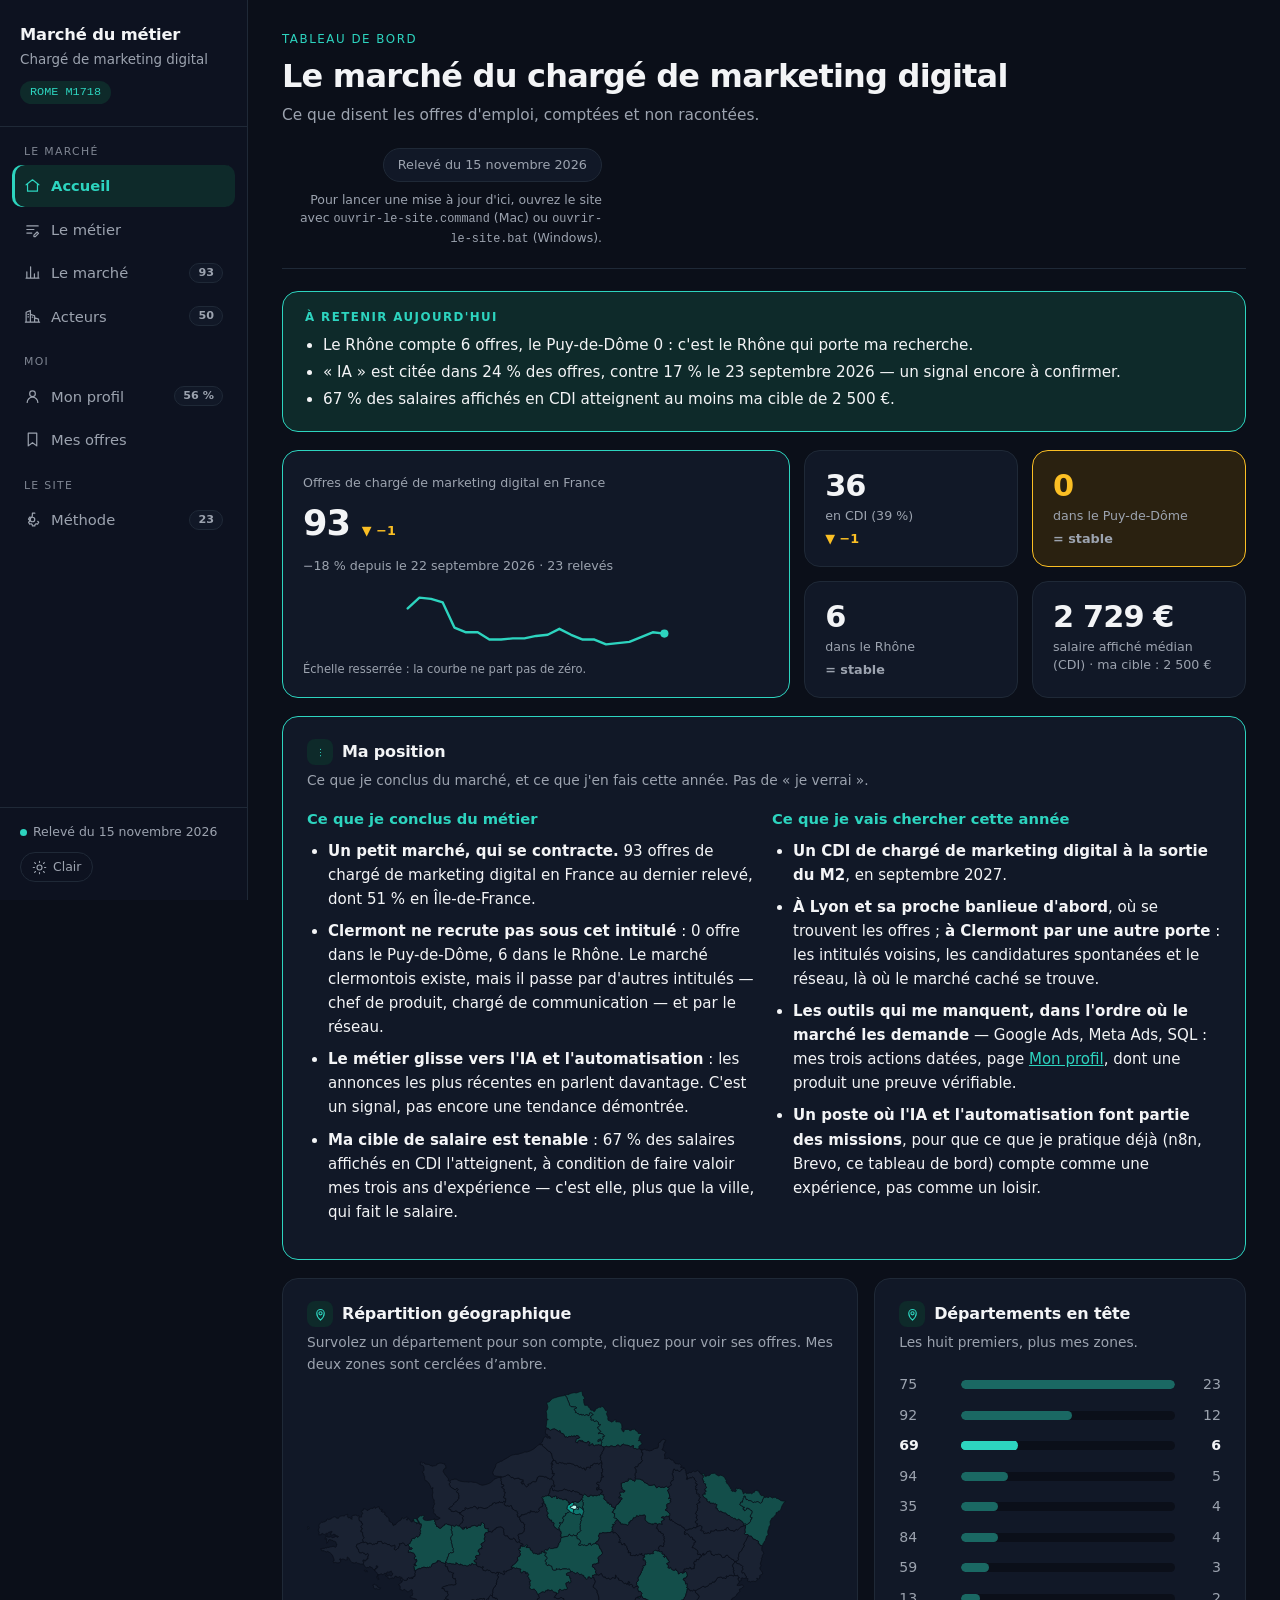
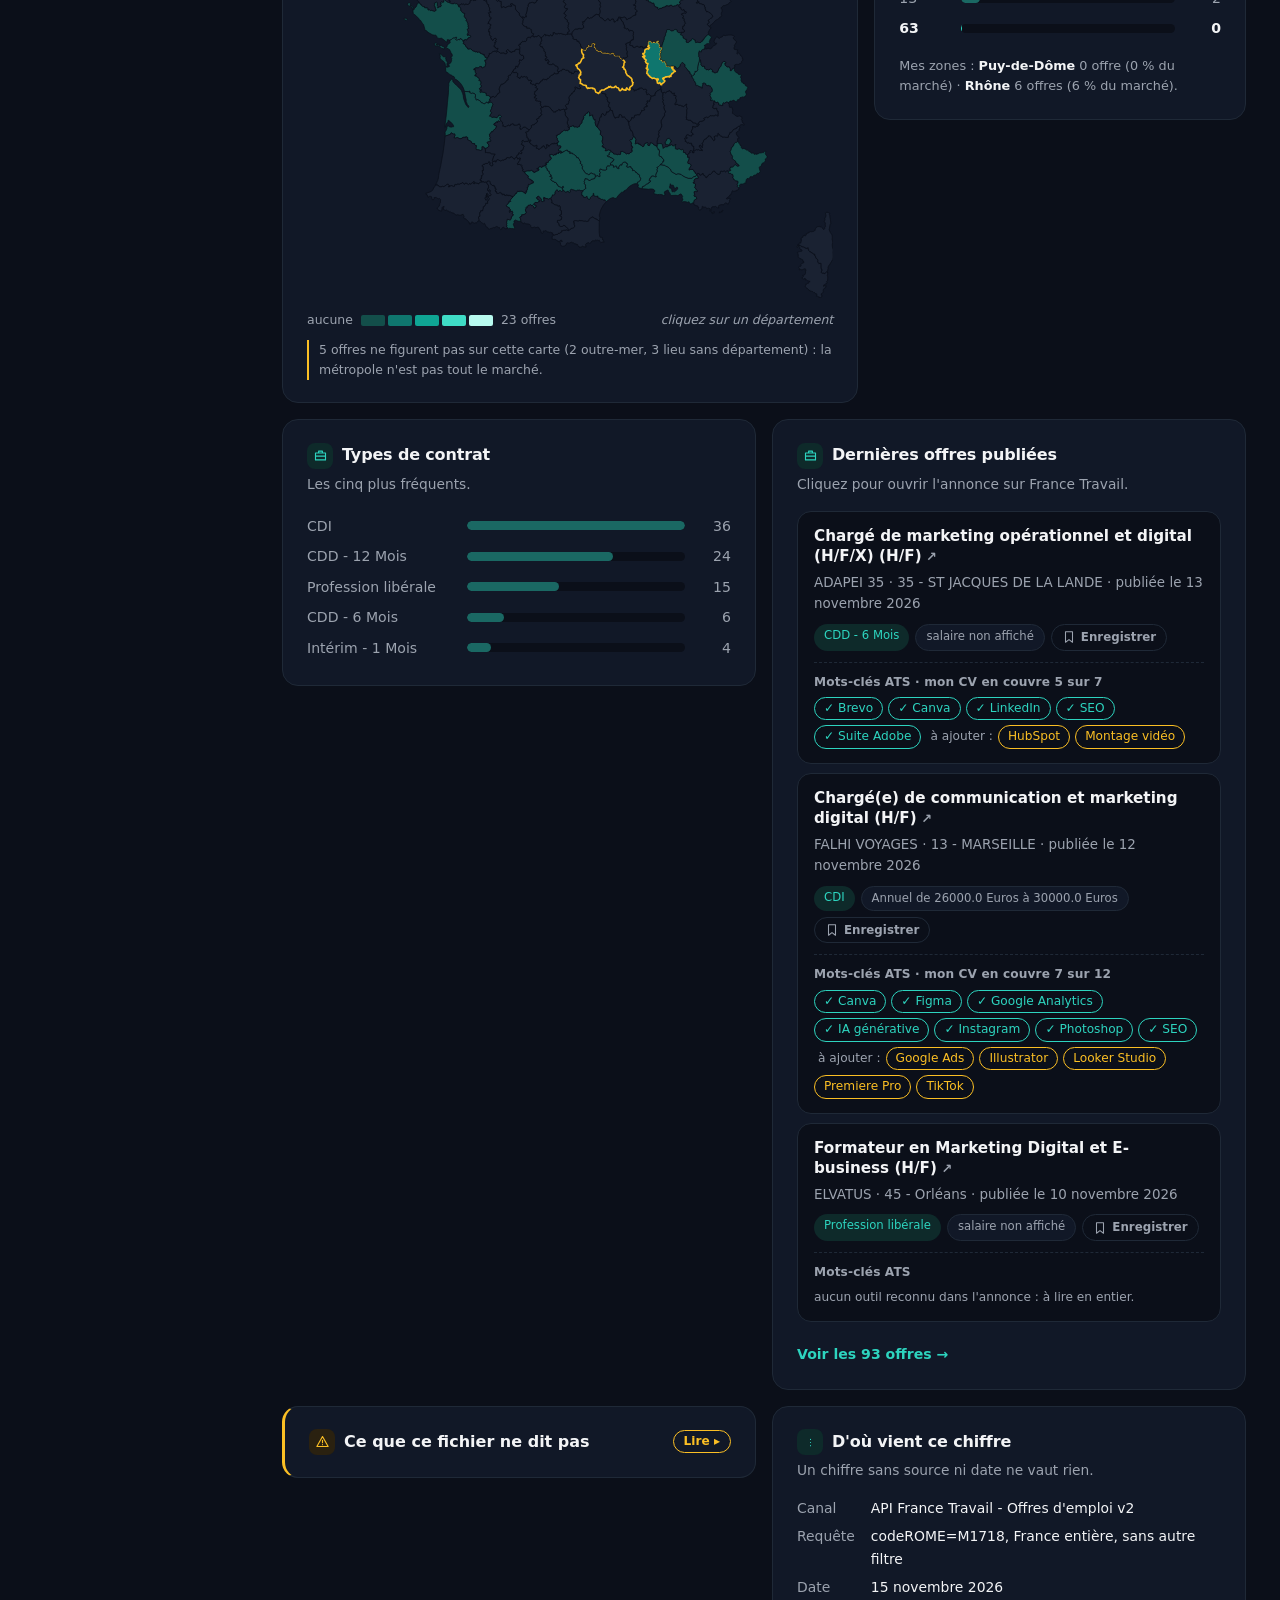
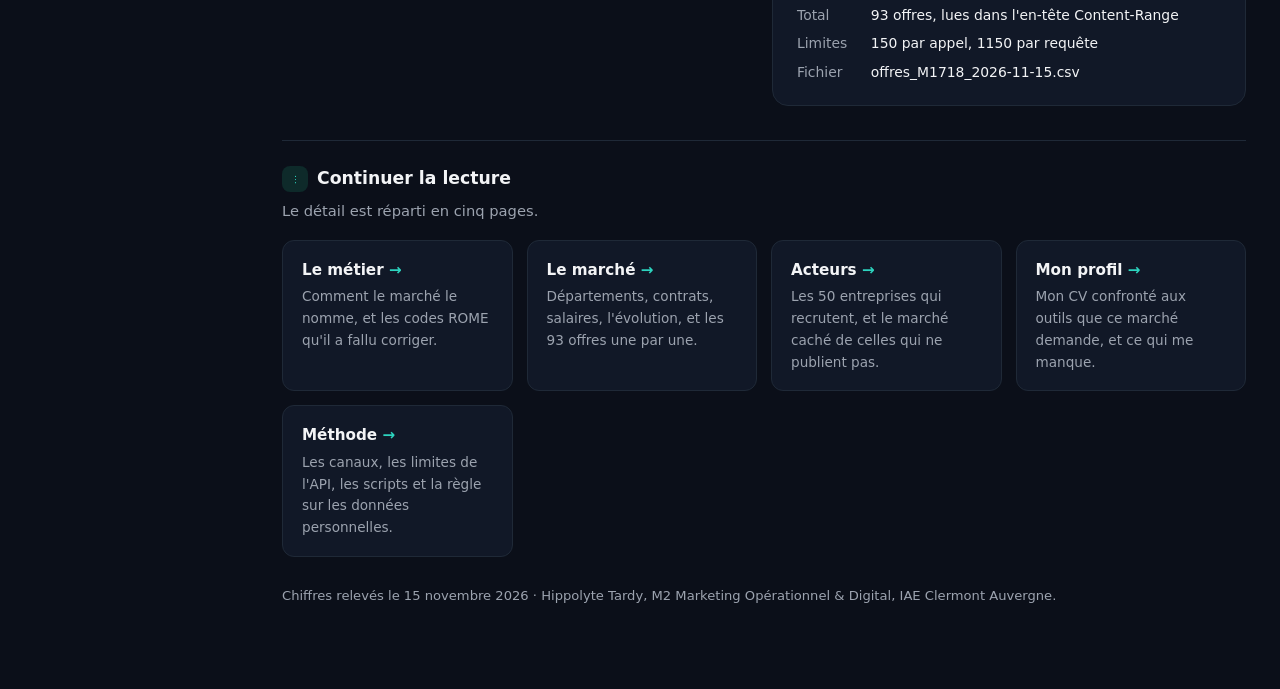
==== index.html @ c22a98bd "Mise a jour du site, 2026-11-15" ====
<!DOCTYPE html>
<html lang="fr">
<head>
<meta charset="utf-8">
<meta name="viewport" content="width=device-width, initial-scale=1">
<title>Tableau de bord — Marché du chargé de marketing digital</title>
<meta name="description" content="Les offres d&#x27;emploi du chargé de marketing digital, comptées et non racontées : volume, carte, salaires, outils demandés. API France Travail, mis à jour tous les deux jours.">
<link rel="icon" href="assets/favicon.svg" type="image/svg+xml">
<meta property="og:type" content="website">
<meta property="og:locale" content="fr_FR">
<meta property="og:site_name" content="Marché du chargé de marketing digital">
<meta property="og:title" content="Tableau de bord — Marché du chargé de marketing digital">
<meta property="og:description" content="Les offres d&#x27;emploi du chargé de marketing digital, comptées et non racontées : volume, carte, salaires, outils demandés. API France Travail, mis à jour tous les deux jours.">
<meta property="og:url" content="https://hippolytetardy63-cloud.github.io/marche-marketing-digital/">
<meta property="og:image" content="https://hippolytetardy63-cloud.github.io/marche-marketing-digital/assets/apercu-partage.png">
<meta property="og:image:width" content="1200">
<meta property="og:image:height" content="630">
<meta name="twitter:card" content="summary_large_image">
<link rel="stylesheet" href="assets/style.css?v=61d977f6">
</head>
<body>

<main class="principal">

  <div class="entete-page">
    <div>
      <p class="fil">Tableau de bord</p>
      <h1>Le marché du chargé de marketing digital</h1>
      <p class="sous-titre">Ce que disent les offres d'emploi, comptées et non racontées.</p>
    </div>
    <div class="coin-actions">
      <div data-bloc="horodatage"></div>
      <div data-bloc="bouton-maj"></div>
    </div>
  </div>

  <div data-bloc="a-retenir"></div>

  <div data-bloc="vedette"></div>

  <section class="panneau position">
    <h2>Ma position</h2>
    <p class="chapo">Ce que je conclus du marché, et ce que j'en fais cette année. Pas de « je verrai ».</p>
    <div class="rangee moities">
      <div class="contenu">
        <h3>Ce que je conclus du métier</h3>
        <ul>
          <li><strong>Un petit marché, qui se contracte.</strong> <span data-valeur="stats.total"></span> offres de chargé de marketing digital en France au dernier relevé, dont <span data-valeur="stats.idf_pct"></span> % en Île-de-France.</li>
          <li><strong>Clermont ne recrute pas sous cet intitulé</strong> : <span data-valeur="par_departement.63"></span> offre dans le Puy-de-Dôme, <span data-valeur="par_departement.69"></span> dans le Rhône. Le marché clermontois existe, mais il passe par d'autres intitulés — chef de produit, chargé de communication — et par le réseau.</li>
          <li><strong>Le métier glisse vers l'IA et l'automatisation</strong> : les annonces les plus récentes en parlent davantage. C'est un signal, pas encore une tendance démontrée.</li>
          <li><strong>Ma cible de salaire est tenable</strong> : <span data-valeur="salaires.cible_pct"></span> % des salaires affichés en CDI l'atteignent, à condition de faire valoir mes trois ans d'expérience — c'est elle, plus que la ville, qui fait le salaire.</li>
        </ul>
      </div>
      <div class="contenu">
        <h3>Ce que je vais chercher cette année</h3>
        <ul>
          <li><strong>Un CDI de chargé de marketing digital à la sortie du M2</strong>, en septembre 2027.</li>
          <li><strong>À Lyon et sa proche banlieue d'abord</strong>, où se trouvent les offres ; <strong>à Clermont par une autre porte</strong> : les intitulés voisins, les candidatures spontanées et le réseau, là où le marché caché se trouve.</li>
          <li><strong>Les outils qui me manquent, dans l'ordre où le marché les demande</strong> — Google Ads, Meta Ads, SQL : mes trois actions datées, page <a href="profil.html">Mon profil</a>, dont une produit une preuve vérifiable.</li>
          <li><strong>Un poste où l'IA et l'automatisation font partie des missions</strong>, pour que ce que je pratique déjà (n8n, Brevo, ce tableau de bord) compte comme une expérience, pas comme un loisir.</li>
        </ul>
      </div>
    </div>
  </section>

  <div class="rangee large-etroit">
    <section class="panneau">
      <h2>Répartition géographique</h2>
      <p class="chapo">Survolez un département pour son compte, cliquez pour voir ses offres. Mes deux zones sont cerclées d’ambre.</p>
      <div data-bloc="carte-france"></div>
    </section>
    <section class="panneau">
      <h2>Départements en tête</h2>
      <p class="chapo">Les huit premiers, plus mes zones.</p>
      <div data-bloc="barres-departements" data-combien="8"></div>
    </section>
  </div>

  <div class="rangee moities">
    <section class="panneau">
      <h2>Types de contrat</h2>
      <p class="chapo">Les cinq plus fréquents.</p>
      <div data-bloc="barres-contrats" data-combien="5"></div>
    </section>
    <section class="panneau">
      <h2>Dernières offres publiées</h2>
      <p class="chapo">Cliquez pour ouvrir l'annonce sur France Travail.</p>
      <div data-bloc="dernieres-offres" data-combien="3"></div>
    </section>
  </div>

  <div class="rangee moities">
    <section class="panneau avertissement">
      <h2>Ce que ce fichier ne dit pas</h2>
      <p class="chapo">Les limites comptent autant que les chiffres.</p>
      <div data-bloc="reserves"></div>
    </section>
    <section class="panneau">
      <h2>D'où vient ce chiffre</h2>
      <p class="chapo">Un chiffre sans source ni date ne vaut rien.</p>
      <div data-bloc="source"></div>
    </section>
  </div>

  <h2>Continuer la lecture</h2>
  <p class="chapo">Le détail est réparti en cinq pages.</p>
  <div class="sommaire">
    <a href="metier.html">
      <div class="titre">Le métier</div>
      <div class="desc">Comment le marché le nomme, et les codes ROME qu'il a fallu corriger.</div>
    </a>
    <a href="marche.html">
      <div class="titre">Le marché</div>
      <div class="desc">Départements, contrats, salaires, l'évolution, et les <span data-valeur="stats.total"></span> offres une par une.</div>
    </a>
    <a href="acteurs.html">
      <div class="titre">Acteurs</div>
      <div class="desc">Les <span data-valeur="acteurs.entreprises_distinctes"></span> entreprises qui recrutent, et le marché caché de celles qui ne publient pas.</div>
    </a>
    <a href="profil.html">
      <div class="titre">Mon profil</div>
      <div class="desc">Mon CV confronté aux outils que ce marché demande, et ce qui me manque.</div>
    </a>
    <a href="methode.html">
      <div class="titre">Méthode</div>
      <div class="desc">Les canaux, les limites de l'API, les scripts et la règle sur les données personnelles.</div>
    </a>
  </div>

  <p data-bloc="pied"></p>

</main>

<script src="assets/carte_france.js"></script>
<script src="assets/donnees.js?v=8a409fc1"></script>
<script src="assets/site.js?v=07e5702f"></script>
</body>
</html>
---- assets/style.css ----
/* Feuille de style commune aux pages du tableau de bord.
   Une seule couleur a changer ici la change partout. */

/* Habillage « Nuit » (22/10/2026) : sombre par defaut, turquoise et ambre.
   Palette validee par le calcul avant adoption (distance de couleur
   CIEDE2000, y compris sous protanopie, deuteranopie et tritanopie) :
   - turquoise / ambre (outils acquis / a aller chercher, contour de mes
     zones sur la carte) : 25,8 au pire, pour un seuil de 10 ;
   - cinq teintes de la carte, deux a deux voisines : 8,4 au pire, seuil 8 ;
   - textes : contraste de 7,0:1 a 16,1:1, seuil WCAG AA de 4,5:1.
   Changer une couleur ici = refaire ce calcul. */

:root {
  color-scheme: dark;
  --fond: #0b0f19;
  --surface: #111827;
  --barre-fond: #0d1220;
  --bord: #1f2937;
  --texte: #f3f4f6;
  --texte-doux: #9ca3af;
  --accent: #2dd4bf;
  --accent-doux: #0e2a2a;
  --alerte: #fbbf24;
  --alerte-doux: #2a2110;
  --barre: #2dd4bf;
  --carte-vide: #1a2232;
  --carte-trait: #0b0f19;
  --c1: #134e4a; --c2: #0f766e; --c3: #0fa594; --c4: #3fdcc6; --c5: #b8faef;
  --ombre: none;
}

/* Version claire « Jour », choisie par le bouton soleil / lune et retenue
   par le navigateur. Validee par le calcul comme la version sombre :
   turquoise / ambre a 23,3 au pire sous daltonisme, carte a 9,8 au pire
   entre teintes voisines, textes de 5,0:1 a 17,9:1. */
:root[data-theme="light"] {
  color-scheme: light;
  --fond: #f8fafc; --surface: #ffffff; --barre-fond: #ffffff; --bord: #e2e8f0;
  --texte: #0f172a; --texte-doux: #475569;
  --accent: #0f766e; --accent-doux: #e6f6f4;
  --alerte: #b45309; --alerte-doux: #fef3c7;
  --barre: #0d9488;
  --carte-vide: #edf2f7; --carte-trait: #ffffff;
  --c1: #7fd8c9; --c2: #36ae9f; --c3: #0f8174; --c4: #0a5650; --c5: #052b28;
  --ombre: 0 1px 2px rgba(15, 23, 42, .06);
}

* { box-sizing: border-box; }

body {
  margin: 0;
  display: flex;
  min-height: 100vh;
  background: var(--fond);
  color: var(--texte);
  font-family: ui-sans-serif, system-ui, -apple-system, "Segoe UI", Roboto, sans-serif;
  line-height: 1.6;
  -webkit-font-smoothing: antialiased;
}

/* ================= menu lateral ================= */

.barre-laterale {
  flex: 0 0 248px;
  width: 248px;
  align-self: flex-start;
  position: sticky;
  top: 0;
  height: 100vh;
  overflow-y: auto;
  background: var(--barre-fond);
  border-right: 1px solid var(--bord);
  display: flex;
  flex-direction: column;
  padding: 24px 0 18px;
}

.marque { padding: 0 20px 22px; border-bottom: 1px solid var(--bord); }
.marque .titre { font-weight: 680; font-size: 1.02rem; line-height: 1.3; }
.marque .metier { color: var(--texte-doux); font-size: .84rem; margin-top: 4px; }
.marque .rome {
  display: inline-block; margin-top: 10px;
  font-family: ui-monospace, SFMono-Regular, Menlo, monospace; font-size: .74rem;
  background: var(--accent-doux); color: var(--accent);
  padding: 2px 8px; border-radius: 5px;
}

.navigation { padding: 14px 12px; flex: 1; }
.navigation a {
  display: flex; align-items: center; gap: 10px;
  padding: 9px 12px; margin-bottom: 2px;
  color: var(--texte-doux); text-decoration: none;
  font-size: .92rem; border-radius: 8px;
}
.navigation a:hover { background: var(--fond); color: var(--texte); }
.navigation a[aria-current="page"] { background: var(--accent-doux); color: var(--accent); font-weight: 600; }
.navigation a.bientot { opacity: .4; pointer-events: none; }
.navigation a.bientot::after {
  content: "bientôt"; margin-left: auto; font-size: .68rem;
  border: 1px solid var(--bord); border-radius: 4px; padding: 0 5px;
}
.navigation svg { flex: 0 0 17px; width: 17px; height: 17px; stroke: currentColor; fill: none; stroke-width: 1.7; stroke-linecap: round; stroke-linejoin: round; }

.groupe-nav {
  font-size: .68rem; letter-spacing: .12em; text-transform: uppercase;
  color: var(--texte-doux); padding: 14px 12px 5px; opacity: .8;
}
.navigation > .groupe-nav:first-child { padding-top: 2px; }

.pied-barre { padding: 14px 20px 0; border-top: 1px solid var(--bord); color: var(--texte-doux); font-size: .78rem; }
.pied-barre .pastille { display: inline-flex; align-items: center; gap: 6px; }
.pied-barre .point { width: 7px; height: 7px; border-radius: 50%; background: var(--barre); }

/* barre du haut, seulement sur petit ecran */
.barre-mobile { display: none; }
.voile { display: none; }

/* ================= zone principale ================= */

.principal { flex: 1; min-width: 0; max-width: 1220px; padding: 30px 34px 72px; }

.entete-page {
  display: flex; justify-content: space-between; align-items: flex-end;
  gap: 20px; flex-wrap: wrap;
  padding-bottom: 20px; margin-bottom: 22px; border-bottom: 1px solid var(--bord);
}
.entete-page .fil { font-size: .74rem; letter-spacing: .13em; text-transform: uppercase; color: var(--texte-doux); margin: 0 0 8px; }
.entete-page h1 { font-size: clamp(1.5rem, 3vw, 2rem); line-height: 1.2; margin: 0; font-weight: 660; }
.entete-page .sous-titre { color: var(--texte-doux); margin: 8px 0 0; font-size: .96rem; }
.horodatage {
  font-size: .8rem; color: var(--texte-doux); background: var(--surface);
  border: 1px solid var(--bord); border-radius: 8px; padding: 7px 12px; white-space: nowrap;
}

.coin-actions { display: flex; flex-direction: column; align-items: flex-end; gap: 9px; max-width: 320px; }
.bouton-maj {
  font: inherit; font-size: .85rem; font-weight: 600; cursor: pointer;
  background: var(--accent); color: var(--surface);
  border: 1px solid var(--accent); border-radius: 8px; padding: 8px 15px;
  white-space: nowrap;
}
.bouton-maj:hover:not(:disabled) { opacity: .88; }
.bouton-maj:disabled { cursor: progress; opacity: .6; }
.note-maj { margin: 0; font-size: .78rem; color: var(--texte-doux); text-align: right; line-height: 1.45; }
.note-maj.reussite { color: var(--accent); font-weight: 600; }
.note-maj.echec { color: var(--alerte); font-weight: 600; }
.note-maj code { font-size: .95em; }

/* ================= indicateurs ================= */

.kpis { display: grid; grid-template-columns: repeat(auto-fit, minmax(146px, 1fr)); gap: 14px; margin-bottom: 18px; }
.kpi { background: var(--surface); border: 1px solid var(--bord); border-radius: 12px; padding: 16px 18px; box-shadow: var(--ombre); }
.kpi .valeur { font-size: 1.95rem; font-weight: 680; line-height: 1.1; letter-spacing: -.02em; }
.kpi .etiquette { color: var(--texte-doux); font-size: .79rem; margin-top: 5px; line-height: 1.4; }
.kpi.principal .valeur { color: var(--accent); }
.kpi.creux { border-color: var(--alerte); background: var(--alerte-doux); }
.kpi.creux .valeur { color: var(--alerte); }

/* ================= panneaux et grilles ================= */

.rangee { display: grid; gap: 16px; margin-bottom: 16px; align-items: start; }
.rangee.large-etroit { grid-template-columns: 1.55fr 1fr; }
.rangee.moities { grid-template-columns: 1fr 1fr; }

.panneau {
  background: var(--surface); border: 1px solid var(--bord);
  border-radius: 12px; padding: 20px 22px; box-shadow: var(--ombre);
}
.panneau > h2 { font-size: 1rem; font-weight: 660; margin: 0; padding: 0; border: none; }
.panneau > .chapo { margin: 4px 0 16px; font-size: .86rem; }
.panneau > .chapo:last-child { margin-bottom: 0; }

/* Espacements internes aux panneaux. Ils vivent ici plutot que dans des
   attributs style="" ecrits page par page : une valeur changee ici les
   change toutes. */
.panneau > h2 + *:not(.chapo) { margin-top: 14px; }
.panneau > h2 ~ h2 { margin-top: 28px; }
.panneau > div + .contenu { margin-top: 16px; }

h2 { font-size: 1.08rem; font-weight: 660; margin: 34px 0 6px; padding-top: 24px; border-top: 1px solid var(--bord); }
h3 { font-size: .96rem; font-weight: 650; margin: 24px 0 8px; }
.chapo { color: var(--texte-doux); margin: 0 0 18px; font-size: .92rem; }

/* ================= schema de fonctionnement ================= */

.schema { width: 100%; height: auto; display: block; font-family: inherit; }
.schema .fichier { fill: var(--fond); stroke: var(--bord); stroke-width: 1.5; }
.schema .externe { fill: none; stroke: var(--texte-doux); stroke-width: 1.5; stroke-dasharray: 5 4; }
.schema .script { fill: var(--accent-doux); stroke: var(--accent); stroke-width: 1.5; }
.schema .sortie { fill: var(--accent); stroke: var(--accent); stroke-width: 1.5; }
.schema .annexe { fill: none; stroke: var(--bord); stroke-width: 1.5; stroke-dasharray: 4 3; }
.schema .t1 { font-size: 13.5px; font-weight: 650; fill: var(--texte); }
.schema .t2 { font-size: 11.5px; fill: var(--texte-doux); }
.schema .petit.t1 { font-size: 12px; }
.schema .petit.t2 { font-size: 10.5px; }
.schema .sous-sortie { font-size: 11.5px; opacity: .85; }
.schema .sortie .t1, .schema text.inverse { fill: var(--surface); }
.schema .zone { fill: none; stroke: var(--accent); stroke-width: 1.2; stroke-dasharray: 2 4; }
.schema .zone-t { font-size: 10.5px; font-weight: 700; fill: var(--accent); letter-spacing: .08em; }
.schema .flux { stroke: var(--texte-doux); stroke-width: 1.6; fill: none; }
.schema .pointe { fill: var(--texte-doux); stroke: none; }
.schema .crochet { stroke: var(--barre); stroke-width: 2; fill: none; }
.schema .crochet-t { font-size: 11px; font-weight: 700; fill: var(--barre); letter-spacing: .1em; }
.schema .cadre { fill: none; stroke: var(--alerte); stroke-width: 1.5; stroke-dasharray: 6 5; }
.schema .cadre-t { font-size: 11px; font-weight: 700; fill: var(--alerte); letter-spacing: .1em; }
.schema .cadre-t2 { font-size: 11px; fill: var(--texte-doux); }

.legende-schema {
  display: flex; gap: 16px; flex-wrap: wrap;
  margin-top: 16px; font-size: .78rem; color: var(--texte-doux);
}
.legende-schema span { display: inline-flex; align-items: center; gap: 7px; }
.legende-schema i {
  width: 14px; height: 10px; border-radius: 3px; display: inline-block;
  border: 1.5px solid var(--bord); background: var(--fond);
}
.legende-schema i.script { background: var(--accent-doux); border-color: var(--accent); }
.legende-schema i.sortie { background: var(--accent); border-color: var(--accent); }
.legende-schema i.zone { background: transparent; border-style: dotted; border-color: var(--accent); }
.legende-schema i.externe { background: transparent; border-style: dashed; border-color: var(--texte-doux); }

/* Sur petit ecran, le schema deviendrait illisible s'il se reduisait a la
   largeur de l'ecran : on le laisse deborder et on fait defiler du doigt. */
.schema-cadre { width: 100%; }
@media (max-width: 620px) {
  .schema-cadre { overflow-x: auto; }
  .schema-cadre .schema { min-width: 480px; }
  .schema-cadre::after {
    content: "← faites glisser pour voir tout le schéma →";
    display: block; text-align: center;
    font-size: .72rem; color: var(--texte-doux); padding-top: 6px;
  }
}

/* ================= carte de France ================= */

.carte-zone { position: relative; }
.bloc-carte svg { width: 100%; height: auto; display: block; }
.bloc-carte path { stroke: var(--carte-trait); stroke-width: 1.3; stroke-linejoin: round; }
.bloc-carte path.mien { stroke: var(--alerte); stroke-width: 3; }
.bloc-carte path.cliquable { cursor: pointer; }
.bloc-carte path.cliquable:hover { stroke: var(--texte); stroke-width: 2.4; }
.bloc-carte path.actif { stroke: var(--texte); stroke-width: 3; }
.bloc-carte path:focus { outline: none; stroke: var(--texte); stroke-width: 3; }

.carte-infobulle {
  position: absolute; z-index: 5; pointer-events: none;
  background: var(--texte); color: var(--fond);
  font-size: .78rem; font-weight: 600; white-space: nowrap;
  padding: 5px 9px; border-radius: 6px;
}

.legende-carte .consigne { margin-left: auto; font-style: italic; }

.note-carte {
  margin: 10px 0 0; font-size: .78rem; color: var(--texte-doux);
  border-left: 2px solid var(--alerte); padding-left: 10px;
}

.carte-detail { margin-top: 16px; padding-top: 14px; border-top: 1px solid var(--bord); }
.carte-detail-tete {
  display: flex; align-items: center; gap: 10px; flex-wrap: wrap;
  margin-bottom: 12px; font-size: .92rem;
}
.carte-detail-tete span { color: var(--texte-doux); font-size: .85rem; }
.fermer-detail {
  margin-left: auto; font: inherit; font-size: .8rem; cursor: pointer;
  background: transparent; border: 1px solid var(--bord);
  color: var(--texte-doux); border-radius: 999px; padding: 3px 11px;
}
.fermer-detail:hover { color: var(--texte); border-color: var(--texte-doux); }
.note-detail { margin: 10px 0 0; font-size: .82rem; color: var(--texte-doux); font-style: italic; }
.legende-carte {
  display: flex; align-items: center; gap: 8px; flex-wrap: wrap;
  margin-top: 12px; font-size: .78rem; color: var(--texte-doux);
}
.legende-carte .cases { display: flex; gap: 3px; }
.legende-carte .case { width: 24px; height: 11px; border-radius: 2px; }

/* ================= courbe d'evolution ================= */

.graphe-zone { position: relative; }
.graphe { width: 100%; height: auto; display: block; font-family: inherit; }
.graphe .grille { stroke: var(--bord); stroke-width: 1; }
.graphe .axe { font-size: 11px; fill: var(--texte-doux); }
.graphe .aire { fill: var(--barre); opacity: .10; stroke: none; }
.graphe .courbe { fill: none; stroke: var(--barre); stroke-width: 2; stroke-linejoin: round; stroke-linecap: round; }
.graphe .point { fill: var(--barre); stroke: var(--surface); stroke-width: 2; }
.graphe .point.survole { r: 7; }
.graphe .valeur-fin { font-size: 13px; font-weight: 680; fill: var(--barre); }

.graphe-bulle {
  position: absolute; z-index: 5; pointer-events: none;
  background: var(--texte); color: var(--fond);
  font-size: .78rem; font-weight: 600; white-space: nowrap;
  padding: 5px 9px; border-radius: 6px;
}
.note-graphe { margin: 12px 0 0; font-size: .8rem; color: var(--texte-doux); }

.tableau-serie { margin-top: 18px; }
.tableau-serie caption {
  text-align: left; font-size: .8rem; color: var(--texte-doux);
  padding-bottom: 8px; font-style: italic;
}
.tableau-serie td { font-variant-numeric: tabular-nums; }
.tableau-serie tbody tr:first-child { font-weight: 640; }

/* Les salaires : un chiffre cle, puis trois petits tableaux. */
.chiffre-cle { font-size: .95rem; margin: 0 0 6px; }
.chiffre-cle strong { font-size: 1.35rem; font-weight: 700; color: var(--accent); }
.tableau-salaires { margin-top: 18px; }
.tableau-salaires caption {
  text-align: left; font-size: .8rem; color: var(--texte-doux);
  padding-bottom: 8px; font-style: italic;
}
.tableau-salaires td { font-variant-numeric: tabular-nums; }
.tableau-salaires .sous-valeur { display: block; font-size: .74rem; color: var(--texte-doux); }

/* Les metiers voisins : le metier principal en gras, en tete. */
.tableau-metiers td { font-variant-numeric: tabular-nums; }
.tableau-metiers tr.principal td { font-weight: 640; }
.tableau-metiers .sous-valeur { display: block; font-size: .74rem; font-weight: 400; color: var(--texte-doux); }
.panneau .titre-suite { margin-top: 28px; }
.titre-zone { font-size: .9rem; font-weight: 650; margin: 18px 0 9px; }
.titre-zone:first-child { margin-top: 0; }

/* Les mots qui montent : la part en gros, le nombre d'offres dessous. */
.tableau-mots td { font-variant-numeric: tabular-nums; }
.tableau-mots .sous-valeur {
  display: block; font-size: .74rem; font-weight: 400;
  color: var(--texte-doux); text-transform: none; letter-spacing: 0;
}
.tableau-mots .insecable { white-space: nowrap; }
.tableau-mots .lecture-doute { color: var(--texte-doux); font-style: italic; }
.tableau-mots .lecture-nette { font-weight: 640; }

/* ================= barres ================= */

/* Un seul composant de ligne a barre, decline par trois. Les trois variantes
   ne different que par la largeur de leurs colonnes et leur taille de texte :
   ces valeurs vivent dans des variables plutot que dans trois regles
   recopiees, ou une correction devait etre faite trois fois. */
.barre-ligne, .ligne-outil, .ligne-acteur {
  display: grid;
  grid-template-columns: var(--col-nom) 1fr var(--col-n);
  align-items: center;
  gap: 10px;
  padding: var(--pad-y) 0;
  font-size: var(--taille);
}
.barre-ligne .n, .ligne-outil .n, .ligne-acteur .n {
  text-align: right; font-variant-numeric: tabular-nums; color: var(--texte-doux);
}
/* Un nom trop long est coupe plutot que de pousser la barre. */
.barre-ligne.large .lieu, .ligne-outil .nom, .ligne-acteur .nom {
  overflow: hidden; text-overflow: ellipsis; white-space: nowrap;
}

.barre-ligne { --col-nom: 52px; --col-n: 36px; --pad-y: 4px; --taille: .88rem; }
.barre-ligne.large { --col-nom: 150px; }
.barre-ligne .lieu { color: var(--texte-doux); font-variant-numeric: tabular-nums; }
.barre-ligne.large .lieu { font-variant-numeric: normal; }
.barre-piste { display: block; background: var(--fond); border-radius: 3px; height: 9px; overflow: hidden; }
.barre-remplie { display: block; background: var(--barre); height: 100%; border-radius: 3px; }
.barre-ligne .n { text-align: right; font-variant-numeric: tabular-nums; color: var(--texte-doux); }
.barre-ligne.mienne .lieu, .barre-ligne.mienne .n { color: var(--texte); font-weight: 650; }

/* ================= acteurs ================= */

.ligne-acteur { --col-nom: 180px; --col-n: 32px; --pad-y: 5px; --taille: .88rem; }
.ligne-acteur .detail {
  grid-column: 1 / -1; font-size: .76rem; color: var(--texte-doux);
  margin: -2px 0 4px; overflow: hidden; text-overflow: ellipsis; white-space: nowrap;
}
.ligne-acteur .detail:empty { display: none; }

.zone-acteur { margin-bottom: 18px; }
.zone-acteur:last-child { margin-bottom: 0; }
.zone-tete {
  display: flex; justify-content: space-between; align-items: baseline;
  gap: 10px; padding-bottom: 7px; margin-bottom: 9px;
  border-bottom: 1px solid var(--bord); font-size: .92rem;
}
.zone-tete span { color: var(--texte-doux); font-size: .84rem; }
.liste-entreprises { margin: 0; padding-left: 20px; }
.liste-entreprises li { font-size: .89rem; margin-bottom: 4px; }
.liste-entreprises li.anonyme { color: var(--texte-doux); font-style: italic; list-style: none; margin-left: -20px; }

@media (max-width: 480px) {
  .ligne-acteur { --col-nom: 120px; --col-n: 30px; }
}

/* ================= offres ================= */

.filtres { display: flex; gap: 8px; flex-wrap: wrap; margin-bottom: 16px; }
.filtres button {
  font: inherit; font-size: .85rem; cursor: pointer; padding: 6px 13px;
  border: 1px solid var(--bord); background: var(--surface);
  color: var(--texte-doux); border-radius: 999px;
}
.filtres button:hover { color: var(--texte); }
.filtres button[aria-pressed="true"] { background: var(--accent); border-color: var(--accent); color: var(--surface); font-weight: 600; }

.offre { border: 1px solid var(--bord); background: var(--surface); border-radius: 10px; padding: 14px 16px; margin-bottom: 9px; }
.panneau .offre { background: var(--fond); }
.offre h3 { margin: 0 0 5px; font-size: .95rem; font-weight: 620; line-height: 1.35; }
.offre h3 a { color: var(--texte); text-decoration: none; }
.offre h3 a:hover { color: var(--accent); text-decoration: underline; }
.offre h3 a::after { content: " \2197"; color: var(--texte-doux); font-size: .85em; }
.offre .infos { color: var(--texte-doux); font-size: .84rem; margin: 0; }
.offre .etiquettes { margin-top: 9px; display: flex; gap: 6px; flex-wrap: wrap; }
.etiq { font-size: .73rem; padding: 2px 8px; border-radius: 4px; background: var(--accent-doux); color: var(--accent); }
.etiq.gris { background: var(--fond); border: 1px solid var(--bord); color: var(--texte-doux); }
.panneau .etiq.gris { background: var(--surface); }
.vide-message { color: var(--texte-doux); font-style: italic; padding: 18px 0; }
.plus {
  display: block; width: 100%; font: inherit; font-size: .88rem; cursor: pointer;
  padding: 10px; border: 1px solid var(--bord); background: var(--surface);
  color: var(--accent); border-radius: 10px; font-weight: 600;
}
.lien-suite { display: inline-block; margin-top: 12px; color: var(--accent); font-size: .88rem; font-weight: 600; text-decoration: none; }
.lien-suite:hover { text-decoration: underline; }

/* ================= profil ================= */

.identite-nom { font-size: 1.5rem; font-weight: 680; line-height: 1.2; }
.identite-titre { color: var(--texte-doux); margin-top: 5px; font-size: .95rem; }
.identite-liens { margin-top: 12px; font-size: .9rem; }
.identite-liens a { color: var(--accent); text-decoration: none; }
.identite-liens a:hover { text-decoration: underline; }
.bouton-cv {
  display: inline-block;
  background: var(--accent); color: var(--surface);
  padding: 9px 16px; border-radius: 8px;
  font-size: .88rem; font-weight: 600; text-decoration: none;
}
.bouton-cv:hover { opacity: .88; }
.bouton-cv.secondaire { background: transparent; color: var(--accent); border: 1px solid var(--bord); }
.bouton-cv.secondaire:hover { border-color: var(--accent); opacity: 1; }

.visionneuse-cv {
  display: block; max-width: 760px; margin: 0 auto;
  border: 1px solid var(--bord); border-radius: 10px;
  overflow: hidden; background: var(--fond);
  line-height: 0;
}
.visionneuse-cv img { width: 100%; height: auto; display: block; }
.visionneuse-cv:hover { border-color: var(--accent); }
.actions-cv { display: flex; gap: 10px; flex-wrap: wrap; justify-content: center; margin-top: 16px; }

.ligne-outil { --col-nom: 152px; --col-n: 44px; --pad-y: 4px; --taille: .87rem; }
.ligne-outil .nom { color: var(--texte-doux); }
.ligne-outil.acquis .nom { color: var(--texte); font-weight: 600; }
.ligne-outil.manquant .nom { color: var(--alerte); font-weight: 600; }
.ligne-outil.manquant .barre-remplie { background: var(--alerte); }
.legende-outils { display: flex; gap: 16px; flex-wrap: wrap; margin-top: 14px; font-size: .78rem; color: var(--texte-doux); }
.legende-outils span::before {
  content: ""; display: inline-block; width: 9px; height: 9px;
  border-radius: 2px; margin-right: 6px; vertical-align: baseline;
}
.legende-outils .j-ai::before { background: var(--barre); }
.legende-outils .a-chercher::before { background: var(--alerte); }

.parcours { position: relative; padding-left: 18px; }
.parcours::before {
  content: ""; position: absolute; left: 3px; top: 6px; bottom: 6px;
  width: 2px; background: var(--bord);
}
.etape { position: relative; padding-bottom: 20px; }
.etape:last-child { padding-bottom: 0; }
.etape::before {
  content: ""; position: absolute; left: -18px; top: 7px;
  width: 8px; height: 8px; border-radius: 50%;
  background: var(--barre); box-shadow: 0 0 0 3px var(--surface);
}
.etape .poste { font-weight: 640; font-size: .95rem; }
.etape .lieu-date { color: var(--texte-doux); font-size: .84rem; margin: 2px 0 7px; }
.etape ul { margin: 0; padding-left: 19px; }
.etape li { font-size: .89rem; margin-bottom: 4px; }

.action { border-left: 3px solid var(--accent); padding: 2px 0 2px 14px; margin-bottom: 18px; }
.action:last-child { margin-bottom: 0; }
.action .quoi { font-weight: 640; font-size: .95rem; }
.action .quand { color: var(--accent); font-size: .78rem; text-transform: uppercase; letter-spacing: .06em; margin-bottom: 3px; }
.action .pourquoi { color: var(--texte-doux); font-size: .88rem; margin-top: 3px; }

/* ================= encadres ================= */

.reserve ul { margin: 0; padding-left: 20px; }
.reserve li { margin-bottom: 9px; font-size: .9rem; }
.reserve li:last-child { margin-bottom: 0; }
.panneau.avertissement { border-left: 3px solid var(--alerte); }

.source dl { display: grid; grid-template-columns: auto 1fr; gap: 6px 16px; margin: 0; font-size: .87rem; }
.source dt { color: var(--texte-doux); }
.source dd { margin: 0; word-break: break-word; }

/* ================= tableaux ================= */

table { width: 100%; border-collapse: collapse; font-size: .88rem; }
th, td { text-align: left; padding: 9px 10px; border-bottom: 1px solid var(--bord); vertical-align: top; }
tr:last-child td { border-bottom: none; }
th { color: var(--texte-doux); font-weight: 600; font-size: .76rem; text-transform: uppercase; letter-spacing: .05em; }
td code, .contenu code { font-size: .85em; background: var(--accent-doux); color: var(--accent); padding: 1px 6px; border-radius: 4px; }

/* ================= texte ================= */

.contenu p { margin: 0 0 13px; font-size: .94rem; }
.contenu p:last-child { margin-bottom: 0; }
.contenu ul { margin: 0 0 13px; padding-left: 21px; }
.contenu li { margin-bottom: 6px; font-size: .94rem; }
.contenu a { color: var(--accent); }

.sommaire { display: grid; grid-template-columns: repeat(auto-fit, minmax(200px, 1fr)); gap: 14px; }
.sommaire a { display: block; text-decoration: none; color: inherit; background: var(--surface); border: 1px solid var(--bord); border-radius: 12px; padding: 17px 19px; box-shadow: var(--ombre); }
.sommaire a:hover { border-color: var(--accent); }
.sommaire .titre { font-weight: 650; margin-bottom: 4px; font-size: .95rem; }
.sommaire .titre::after { content: " \2192"; color: var(--accent); }
.sommaire .desc { color: var(--texte-doux); font-size: .85rem; }

.note-pied { margin-top: 28px; color: var(--texte-doux); font-size: .82rem; }

/* ================= petits ecrans ================= */

@media (max-width: 900px) {
  body { display: block; }

  .barre-mobile {
    display: flex; align-items: center; gap: 12px;
    position: sticky; top: 0; z-index: 40;
    padding: 11px 16px;
    background: var(--barre-fond); border-bottom: 1px solid var(--bord);
  }
  .barre-mobile .titre { font-weight: 650; font-size: .95rem; }
  .bouton-menu {
    font: inherit; cursor: pointer; background: transparent;
    border: 1px solid var(--bord); border-radius: 8px;
    padding: 6px 9px; color: var(--texte); line-height: 0;
  }
  .bouton-menu svg { width: 19px; height: 19px; stroke: currentColor; fill: none; stroke-width: 1.8; stroke-linecap: round; }

  .barre-laterale {
    position: fixed; top: 0; left: 0; bottom: 0; z-index: 60;
    height: 100%; width: 262px; flex-basis: 262px;
    transform: translateX(-100%); transition: transform .24s ease;
  }
  body.menu-ouvert .barre-laterale { transform: none; }

  .voile {
    display: block; position: fixed; inset: 0; z-index: 50;
    background: rgba(0, 0, 0, .45);
    opacity: 0; pointer-events: none; transition: opacity .24s ease;
  }
  body.menu-ouvert .voile { opacity: 1; pointer-events: auto; }

  .principal { max-width: none; padding: 22px 16px 56px; }
  .rangee.large-etroit, .rangee.moities { grid-template-columns: 1fr; }
  .entete-page { align-items: flex-start; }
}

@media (max-width: 1080px) and (min-width: 901px) {
  .rangee.large-etroit, .rangee.moities { grid-template-columns: 1fr; }
}

@media (max-width: 480px) {
  .source dl { grid-template-columns: 1fr; gap: 2px 0; }
  .source dd { margin-bottom: 10px; }
  .barre-ligne.large { --col-nom: 112px; --col-n: 32px; }
  .panneau { padding: 16px 16px; }
}

@media (prefers-reduced-motion: reduce) {
  .barre-laterale, .voile { transition: none; }
}


/* ================= lisibilité : thème, encadrés repliables, icônes ================= */

.bouton-theme {
  font: inherit; font-size: .78rem; cursor: pointer; color: var(--texte-doux);
  background: transparent; border: 1px solid var(--bord); border-radius: 999px;
  padding: 4px 11px; display: inline-flex; align-items: center; gap: 6px; margin-top: 10px;
}
.bouton-theme:hover { color: var(--texte); border-color: var(--texte-doux); }
.bouton-theme svg, .icone-section svg { width: 15px; height: 15px; stroke: currentColor; fill: none; stroke-width: 1.8; stroke-linecap: round; stroke-linejoin: round; }
.barre-mobile .bouton-theme { margin: 0 0 0 auto; }

.icone-section {
  display: inline-flex; align-items: center; justify-content: center; vertical-align: -3px;
  width: 26px; height: 26px; margin-right: 9px; border-radius: 8px;
  background: var(--accent-doux); color: var(--accent);
}
.panneau.avertissement .icone-section { background: var(--alerte-doux); color: var(--alerte); }

.bouton-repli {
  font: inherit; font-weight: inherit; color: inherit; background: none; border: 0; padding: 0;
  cursor: pointer; display: flex; align-items: center; width: 100%; text-align: left;
}
.bouton-repli::after {
  content: "Lire ▸"; margin-left: auto; font-size: .76rem; font-weight: 600; color: var(--alerte);
  border: 1px solid var(--alerte); border-radius: 999px; padding: 1px 10px;
}
.bouton-repli[aria-expanded="true"]::after { content: "Replier ▾"; }
.corps-repli { margin-top: 12px; }
.corps-repli[hidden] { display: none; }

/* ================= navigation : chiffres du menu, sommaire, onglets ================= */

.badge-nav {
  margin-left: auto; font-size: .7rem; font-weight: 650; font-variant-numeric: tabular-nums;
  background: var(--surface); border: 1px solid var(--bord); color: var(--texte-doux);
  border-radius: 999px; padding: 0 8px; line-height: 1.6;
}
.navigation a[aria-current="page"] .badge-nav { border-color: var(--accent); color: var(--accent); }

.sommaire-page {
  position: sticky; top: 0; z-index: 30;
  margin: -6px -34px 18px; padding: 10px 34px;
  background: var(--fond); border-bottom: 1px solid var(--bord);
}
.sommaire-defile { display: flex; gap: 8px; overflow-x: auto; scrollbar-width: none; }
.sommaire-defile::-webkit-scrollbar { display: none; }
.sommaire-page a {
  flex: 0 0 auto; font-size: .8rem; color: var(--texte-doux); text-decoration: none;
  border: 1px solid var(--bord); border-radius: 999px; padding: 4px 12px; white-space: nowrap;
}
.sommaire-page a:hover { color: var(--texte); border-color: var(--texte-doux); }
.sommaire-page a[aria-current="true"] { color: var(--fond); background: var(--accent); border-color: var(--accent); font-weight: 600; }
.principal h2[id] { scroll-margin-top: 64px; }

.onglets-bas { display: none; }

@media (max-width: 900px) {
  .sommaire-page { top: 58px; margin: -6px -16px 16px; padding: 10px 16px; }
  .principal h2[id] { scroll-margin-top: 120px; }
  .onglets-bas {
    display: flex; position: fixed; left: 0; right: 0; bottom: 0; z-index: 45;
    background: var(--barre-fond); border-top: 1px solid var(--bord);
    padding: 6px 4px calc(6px + env(safe-area-inset-bottom));
  }
  .onglets-bas a {
    flex: 1; display: flex; flex-direction: column; align-items: center; gap: 3px;
    padding: 5px 0; color: var(--texte-doux); text-decoration: none; font-size: .66rem; border-radius: 10px;
  }
  .onglets-bas a[aria-current="page"] { color: var(--accent); background: var(--accent-doux); font-weight: 650; }
  .onglets-bas svg { width: 20px; height: 20px; stroke: currentColor; fill: none; stroke-width: 1.7; stroke-linecap: round; stroke-linejoin: round; }
  .principal { padding-bottom: 96px; }
}

/* ================= accueil : à retenir et tuiles vedettes ================= */

.a-retenir {
  background: var(--accent-doux); border: 1px solid var(--accent);
  border-radius: 16px; padding: 16px 22px; margin-bottom: 18px;
}
.a-retenir-titre { margin: 0 0 6px; font-size: .74rem; font-weight: 700; letter-spacing: .12em; text-transform: uppercase; color: var(--accent); }
.a-retenir ul { margin: 0; padding-left: 18px; }
.a-retenir li { margin: 3px 0; font-size: .95rem; }

.vedette { display: grid; grid-template-columns: 1.15fr 1fr; gap: 14px; margin-bottom: 18px; }
.tuile-vedette { display: flex; flex-direction: column; justify-content: space-between; border-color: var(--accent); }
.tuile-vedette .valeur { font-size: 3.6rem; margin: 6px 0 2px; display: flex; align-items: baseline; gap: 12px; }
.petites-tuiles { display: grid; grid-template-columns: 1fr 1fr; gap: 14px; }
.petites-tuiles .kpi .valeur { font-size: 1.9rem; }
.mini-courbe { width: 100%; height: 56px; margin-top: 12px; overflow: visible; }
.mini-courbe polyline { fill: none; stroke: var(--barre); stroke-width: 2.4; stroke-linejoin: round; stroke-linecap: round; vector-effect: non-scaling-stroke; }
.mini-courbe circle { fill: var(--barre); }
.note-mini { font-size: .72rem; color: var(--texte-doux); margin-top: 4px; }
.tendance { font-size: .8rem; font-weight: 650; letter-spacing: 0; white-space: nowrap; }
.tendance.hausse { color: var(--accent); }
.tendance.baisse { color: var(--alerte); }
.tendance.stable { color: var(--texte-doux); }
@media (max-width: 760px) {
  .vedette { grid-template-columns: 1fr; }
  .tuile-vedette .valeur { font-size: 3rem; }
}

/* ================= liste des offres : barre d'outils et cartes compactes ================= */

.barre-outils { display: flex; flex-wrap: wrap; align-items: center; gap: 10px 14px; margin-bottom: 16px; }
.barre-outils .filtres { margin-bottom: 0; }
.recherche {
  flex: 1 1 260px; font: inherit; font-size: .9rem; color: var(--texte);
  background: var(--surface); border: 1px solid var(--bord); border-radius: 999px; padding: 9px 16px;
}
.recherche:focus, .tri select:focus { outline: 2px solid var(--accent); outline-offset: 1px; }
.tri { font-size: .82rem; color: var(--texte-doux); display: flex; align-items: center; gap: 8px; }
.tri select {
  font: inherit; font-size: .85rem; color: var(--texte); background: var(--surface);
  border: 1px solid var(--bord); border-radius: 999px; padding: 6px 12px;
}
.compte { margin: 0 0 0 auto; font-size: .82rem; color: var(--texte-doux); }

.offre.compacte { padding: 0; }
.offre.compacte summary {
  list-style: none; cursor: pointer; display: flex; gap: 14px; align-items: center;
  padding: 14px 16px;
}
.offre.compacte summary::-webkit-details-marker { display: none; }
.offre.compacte summary h3 { margin: 0 0 3px; font-size: .95rem; font-weight: 640; }
.offre.compacte[open] { border-color: var(--accent); }
.compacte-texte { flex: 1; min-width: 0; }
.compacte-texte .etiquettes { margin-top: 7px; }
.compacte-detail { padding: 0 16px 14px; border-top: 1px dashed var(--bord); }
.compacte-detail > .infos { margin-top: 10px; }
.etiq.nouveau { background: var(--accent); color: var(--fond); font-weight: 650; }

.jauge-ats { flex: 0 0 92px; display: flex; flex-direction: column; align-items: flex-end; gap: 4px; }
.jauge-valeur { font-size: 1.15rem; font-weight: 700; font-variant-numeric: tabular-nums; color: var(--accent); }
.jauge-ats.vide .jauge-valeur { color: var(--texte-doux); }
.jauge-piste { width: 100%; height: 6px; border-radius: 999px; background: var(--fond); overflow: hidden; }
.jauge-remplie { display: block; height: 100%; width: 0; border-radius: 999px; background: var(--barre); }
.jauge-legende { font-size: .68rem; color: var(--texte-doux); letter-spacing: .04em; }

/* ================= visualisations : trous de la courbe, zones, salaires ================= */

.graphe .trou { fill: none; stroke: var(--texte-doux); stroke-width: 1.6; stroke-dasharray: 4 5; }
.graphe .note-trou { font-size: 11px; fill: var(--texte-doux); font-style: italic; }

.barre-ligne:not(.mienne) .barre-remplie { opacity: .45; }
.barre-ligne.mienne .barre-remplie { box-shadow: 0 0 0 1px var(--accent); }
.zones-part strong { color: var(--texte); }

.jauge-salaires { margin: 22px 0 6px; }
.js-piste { position: relative; height: 12px; margin: 58px 0 34px; border-radius: 999px; background: var(--fond); border: 1px solid var(--bord); }
.js-bande { position: absolute; top: -1px; bottom: -1px; border-radius: 999px; background: var(--accent-doux); border: 1px solid var(--accent); }
.js-mediane { position: absolute; top: -6px; bottom: -6px; width: 3px; margin-left: -1.5px; border-radius: 2px; background: var(--accent); }
.js-mediane > span, .js-repere > span {
  position: absolute; left: 50%; transform: translateX(-50%); white-space: nowrap;
  font-size: .72rem; font-weight: 650;
}
.js-mediane > span { bottom: calc(100% + 4px); color: var(--accent); }
.js-repere { position: absolute; top: -8px; bottom: -8px; width: 2px; margin-left: -1px; background: var(--alerte); }
.js-repere > span { color: var(--alerte); }
.js-repere.dessus > span { bottom: calc(100% + 20px); }
.js-repere.dessous > span { top: calc(100% + 4px); }
.js-bornes { display: flex; justify-content: space-between; gap: 10px; font-size: .72rem; color: var(--texte-doux); }
.js-bornes span:nth-child(2) { text-align: center; }

/* Sur petit écran, un tableau trop large défile dans son propre cadre :
   il ne doit jamais élargir la page (la barre d'onglets du bas, fixée,
   s'étalerait alors hors de l'écran). */
@media (max-width: 620px) {
  .principal table { display: block; max-width: 100%; overflow-x: auto; }
}
/* Une case de grille ne rétrécit pas, par défaut, sous la largeur de son
   contenu : on l'y autorise, sinon un tableau large pousse tout le panneau. */
.rangee > *, .panneau, .principal > section { min-width: 0; }

/* ================= ma position, et la preuve parmi les actions ================= */

.panneau.position { border-color: var(--accent); margin-bottom: 18px; }
.panneau.position .rangee { margin: 14px 0 0; }
.panneau.position h3 { margin: 0 0 8px; color: var(--accent); font-size: .92rem; }
.panneau.position li { margin-bottom: 8px; }
.action .preuve {
  margin-top: 8px; padding: 8px 12px; font-size: .84rem;
  border: 1px solid var(--accent); border-radius: 12px; background: var(--accent-doux);
}

.panneau.source-externe { margin-bottom: 18px; }
.panneau.source-externe .rangee { margin: 14px 0 0; }
.panneau.source-externe h3 { margin: 0 0 8px; font-size: .92rem; color: var(--accent); }
.panneau.source-externe li { margin-bottom: 8px; }

.tableau-candidates td { font-size: .84rem; }
.tableau-candidates td:first-child { font-weight: 600; }

/* Les outils face au M2 : les lignes qu'aucun cours ne couvre, en ambre. */
.chiffre-formation { margin: 0 0 6px; }
.tableau-formation td { font-variant-numeric: tabular-nums; }
.tableau-formation td:first-child { font-weight: 600; }
.tableau-formation .a-acquerir { color: var(--alerte); }
.tableau-formation tr.hors-formation td { background: var(--alerte-doux); }
.tableau-formation tr.hors-formation td:first-child,
.tableau-formation tr.hors-formation td:last-child { color: var(--alerte); }

/* ================= mes offres ================= */

.bouton-enregistrer {
  font: inherit; font-size: .74rem; font-weight: 600; cursor: pointer;
  display: inline-flex; align-items: center; gap: 5px; flex: 0 0 auto;
  color: var(--texte-doux); background: transparent;
  border: 1px solid var(--bord); border-radius: 999px; padding: 3px 10px;
}
.bouton-enregistrer svg { width: 14px; height: 14px; stroke: currentColor; fill: none; stroke-width: 1.8; stroke-linejoin: round; }
.bouton-enregistrer:hover { color: var(--texte); border-color: var(--texte-doux); }
.bouton-enregistrer[aria-pressed="true"] { color: var(--accent); border-color: var(--accent); background: var(--accent-doux); }
.bouton-enregistrer[aria-pressed="true"] svg { fill: currentColor; }
.offre.compacte summary .bouton-enregistrer { align-self: flex-start; }

.mes-offres-outils .compte { margin: 0 auto 0 0; }
.mes-offres-outils .bouton-cv { margin: 0; padding: 7px 16px; font-size: .82rem; cursor: pointer; }
.mes-offres-outils .bouton-cv[disabled] { opacity: .45; cursor: default; }
.statuts-resume { margin-bottom: 16px; }
.mon-offre-tete { display: flex; gap: 12px; align-items: flex-start; }
.mon-offre-tete h3 { flex: 1; }
.lien-retirer { font: inherit; font-size: .76rem; color: var(--texte-doux); background: none; border: 0; cursor: pointer; text-decoration: underline; padding: 0; }
.lien-retirer:hover { color: var(--alerte); }
.mon-offre.retiree { border-color: var(--alerte); }
.alerte-retiree { margin: 8px 0 0; font-size: .8rem; color: var(--alerte); font-weight: 600; }
.mon-offre-suivi { display: grid; grid-template-columns: minmax(150px, 220px) 1fr; gap: 10px 14px; margin-top: 12px; }
.mon-offre-suivi label { display: flex; flex-direction: column; gap: 4px; font-size: .74rem; color: var(--texte-doux); font-weight: 600; }
.mon-offre-suivi select, .mon-offre-suivi textarea {
  font: inherit; font-size: .86rem; font-weight: 400; color: var(--texte);
  background: var(--fond); border: 1px solid var(--bord); border-radius: 10px; padding: 7px 10px; resize: vertical;
}
.mon-offre-suivi select:focus, .mon-offre-suivi textarea:focus { outline: 2px solid var(--accent); outline-offset: 1px; }
@media (max-width: 620px) { .mon-offre-suivi { grid-template-columns: 1fr; } }

/* ================= mots-cles ATS d'une offre ================= */

.ats {
  display: flex; flex-wrap: wrap; align-items: center; gap: 5px;
  margin: 11px 0 0; padding-top: 10px; border-top: 1px dashed var(--bord);
  font-size: .76rem; color: var(--texte-doux);
}
.ats-titre { width: 100%; font-weight: 600; letter-spacing: .01em; }
.ats-ok, .ats-manque { border-radius: 999px; padding: 1px 9px; border: 1px solid; }
.ats-ok { color: var(--accent); border-color: var(--accent); }
.ats-manque { color: var(--alerte); border-color: var(--alerte); }
.ats-sep { margin-left: 4px; }

/* ================= habillage « Nuit » ================= */
/* Les formes modernisees : coins plus ronds, pastilles, chiffres plus
   presents. Les couleurs, elles, viennent toutes des variables du haut. */

::selection { background: var(--accent); color: var(--fond); }
.entete-page h1 { font-weight: 700; letter-spacing: -.025em; }
.entete-page .fil { color: var(--accent); }

.barre-laterale { border-right-color: var(--bord); }
.marque .titre { letter-spacing: -.01em; }
.marque .rome { border-radius: 999px; padding: 2px 10px; }
.navigation a { border-radius: 10px; }
.navigation a:hover { background: var(--surface); }
.navigation a[aria-current="page"] {
  background: var(--accent-doux); color: var(--accent);
  box-shadow: inset 3px 0 0 var(--accent);
}

.horodatage { border-radius: 999px; padding: 6px 14px; }
.bouton-maj { border-radius: 999px; color: var(--fond); padding: 8px 18px; }

.kpi { border-radius: 16px; padding: 18px 20px; }
.kpi .valeur { font-size: 2.2rem; font-weight: 700; letter-spacing: -.03em; font-variant-numeric: tabular-nums; }
.kpi.principal { border-color: var(--accent); }

.panneau { border-radius: 16px; padding: 22px 24px; }
.panneau > h2 { font-weight: 680; letter-spacing: -.01em; }

.barre-piste { border-radius: 999px; }
.barre-remplie { border-radius: 999px; }
.etiq { border-radius: 999px; padding: 2px 10px; }

.offre { border-radius: 14px; transition: border-color .15s; }
.offre:hover { border-color: var(--accent); }

.graphe .aire { opacity: .16; }
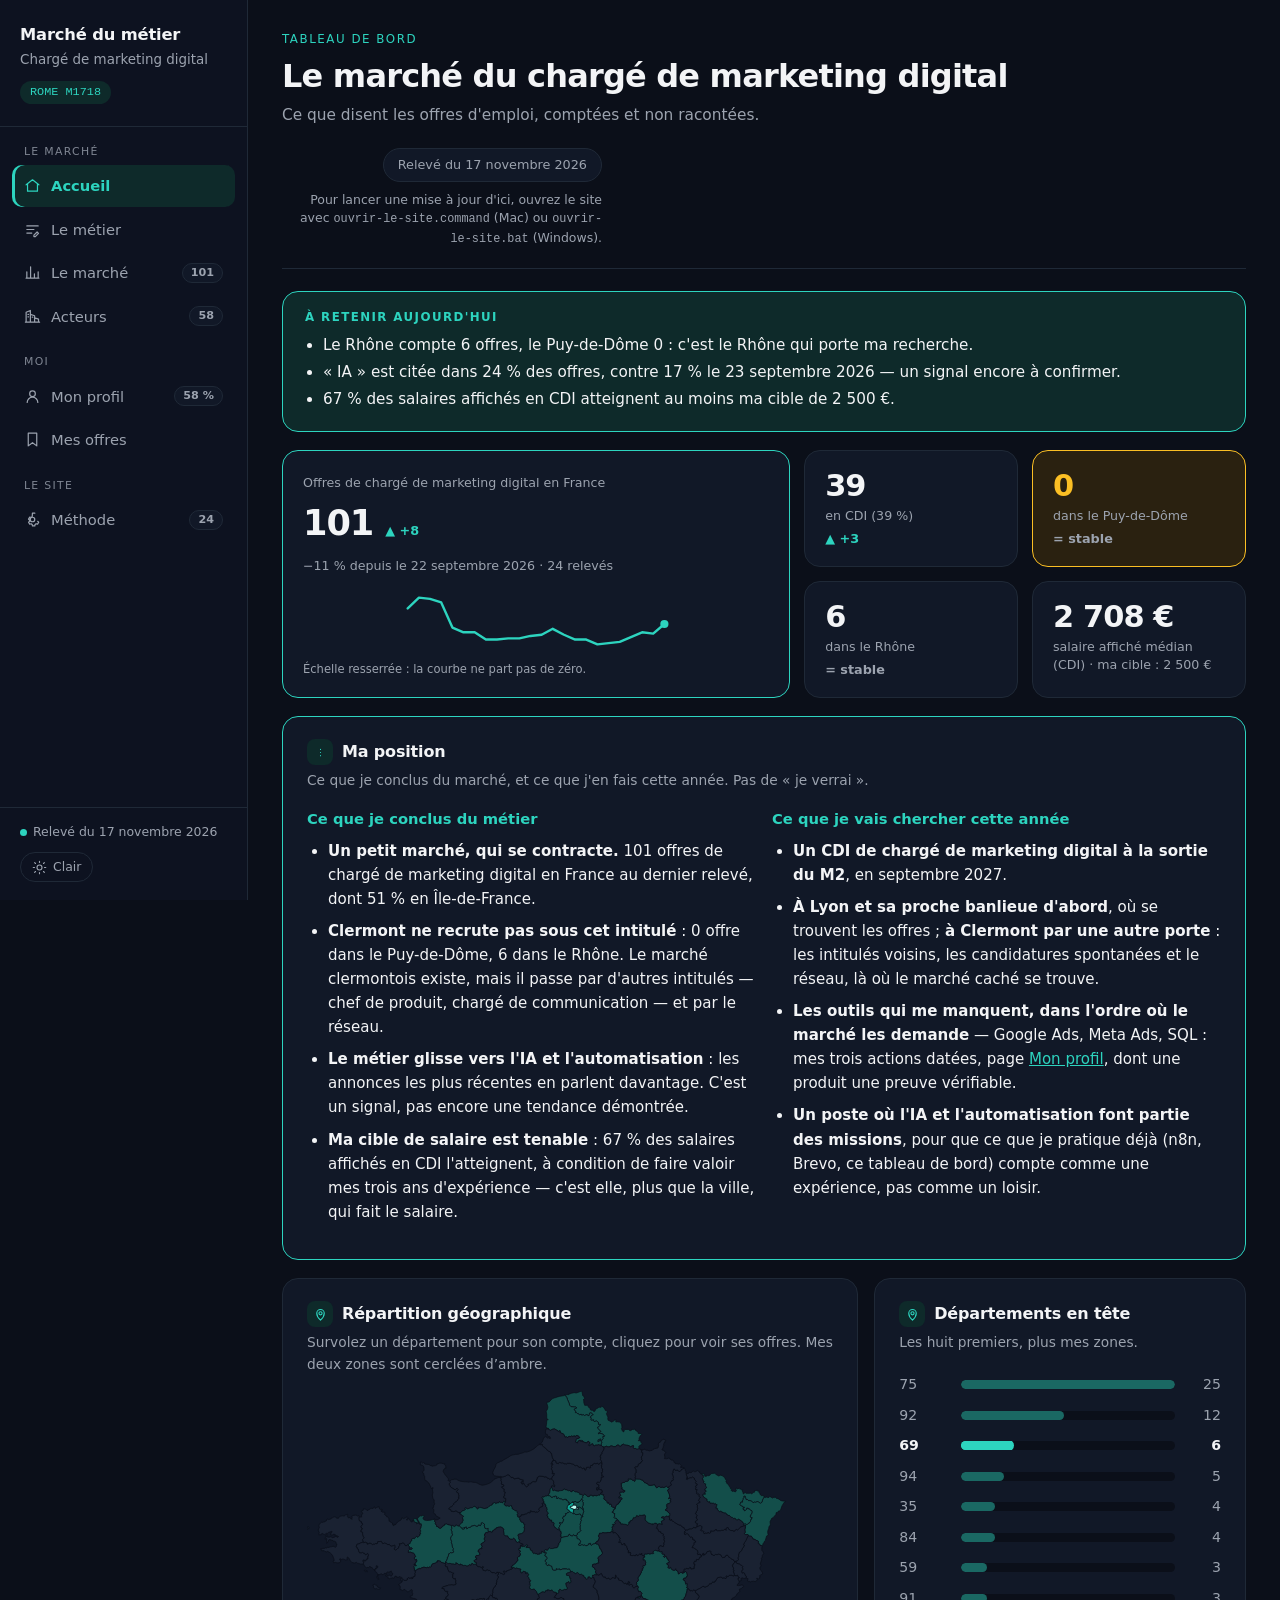
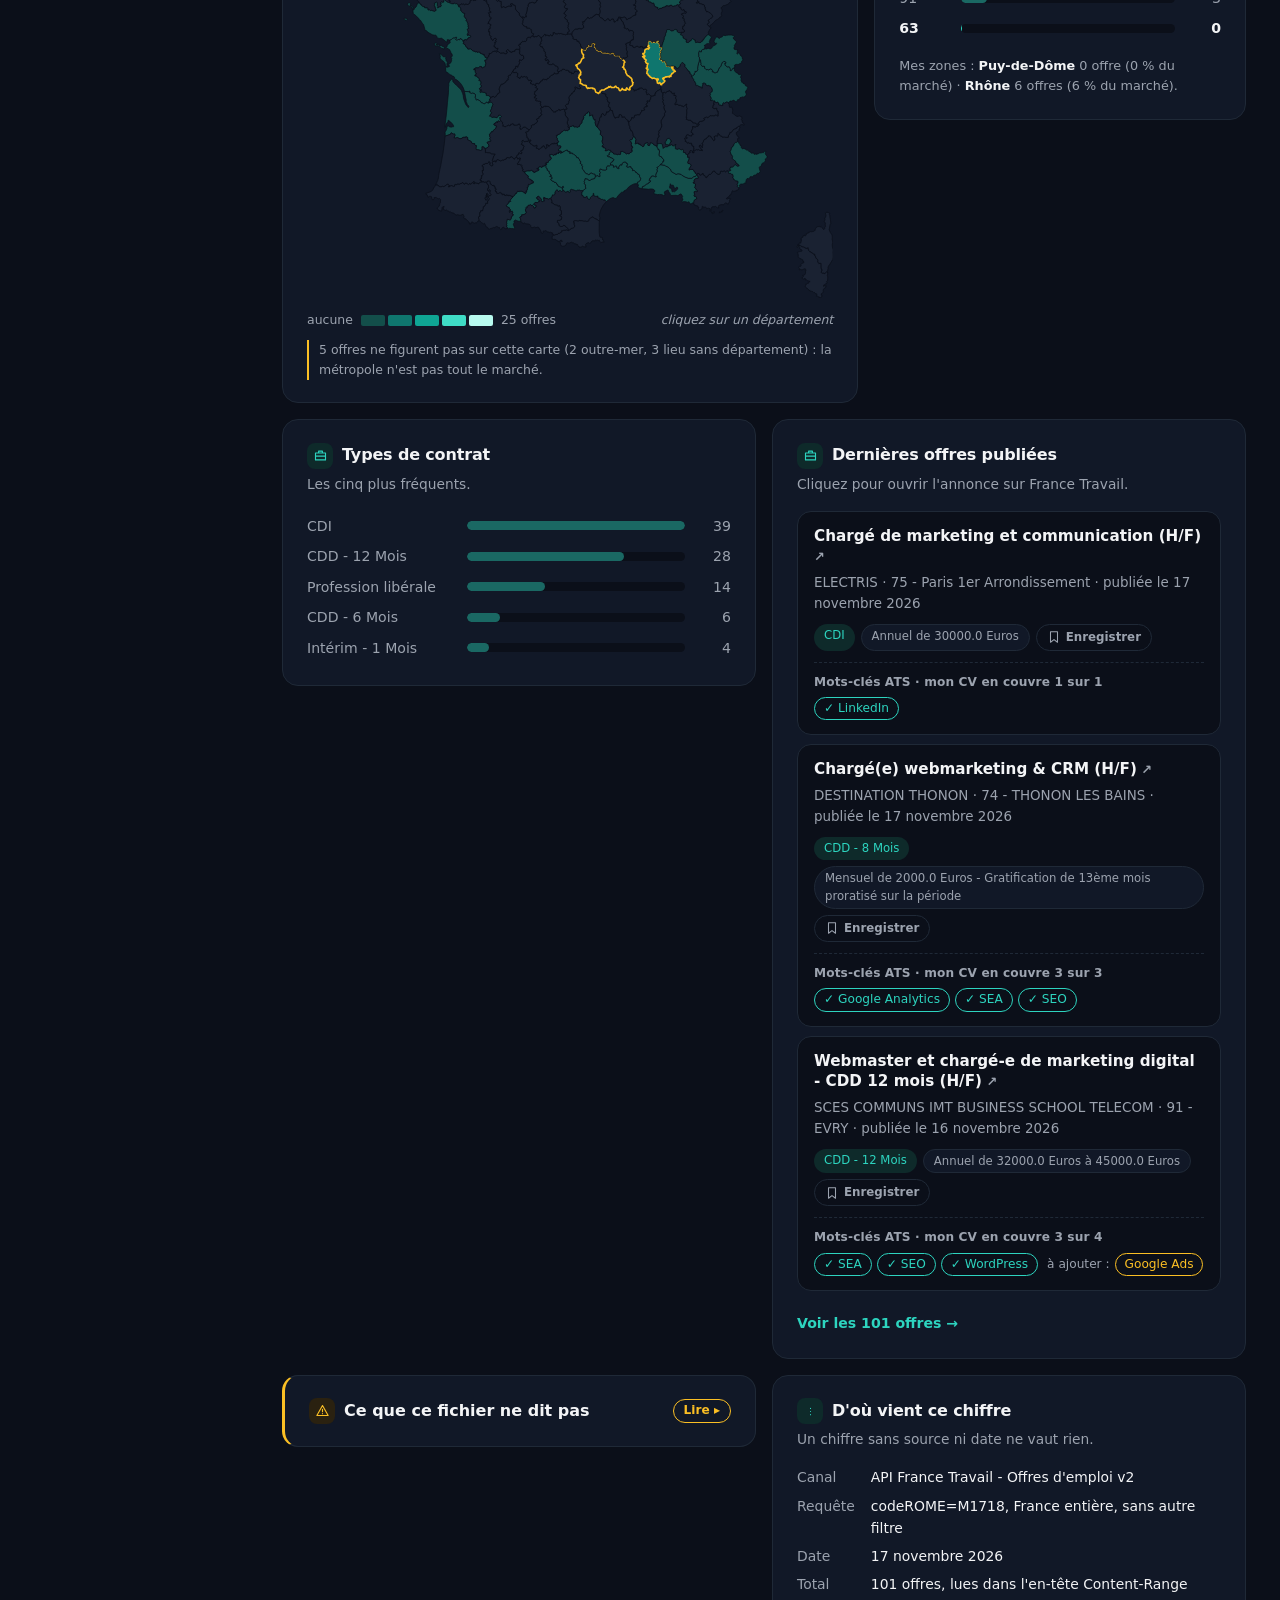
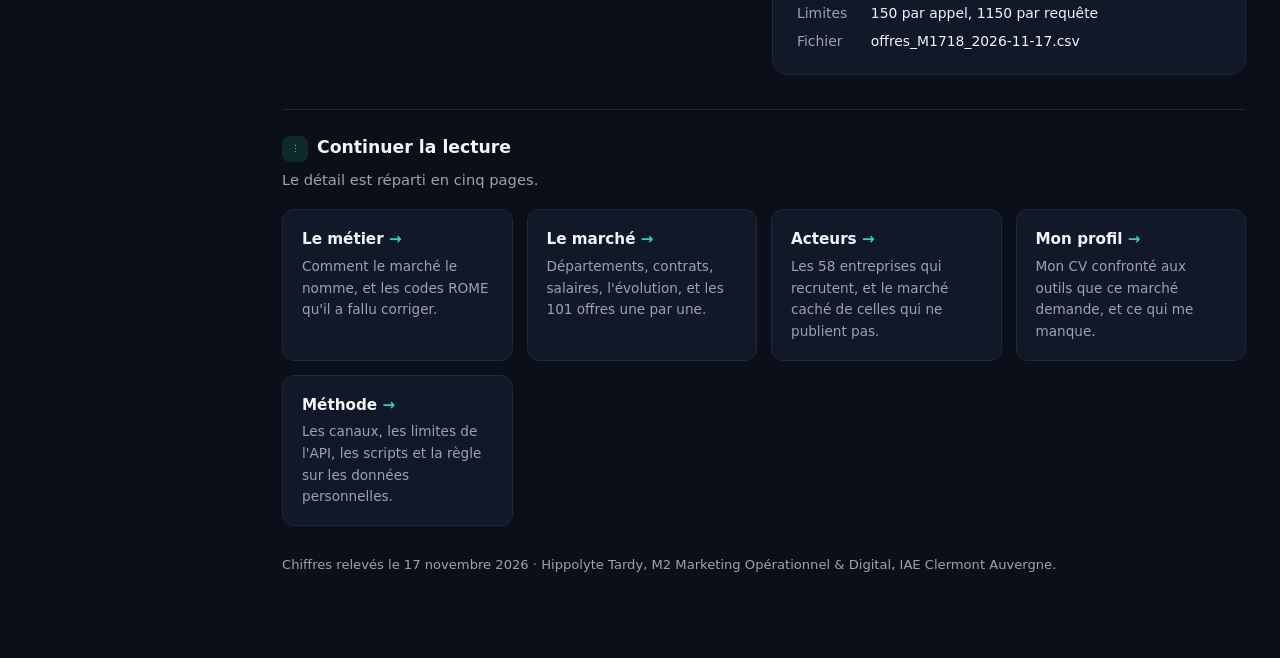
==== commit 20adf6b3: "Mise a jour du site, 2026-11-17" ====
--- a/index.html
+++ b/index.html
@@ -132,7 +132,7 @@
 </main>
 
 <script src="assets/carte_france.js"></script>
-<script src="assets/donnees.js?v=8a409fc1"></script>
+<script src="assets/donnees.js?v=22127ed1"></script>
 <script src="assets/site.js?v=07e5702f"></script>
 </body>
 </html>
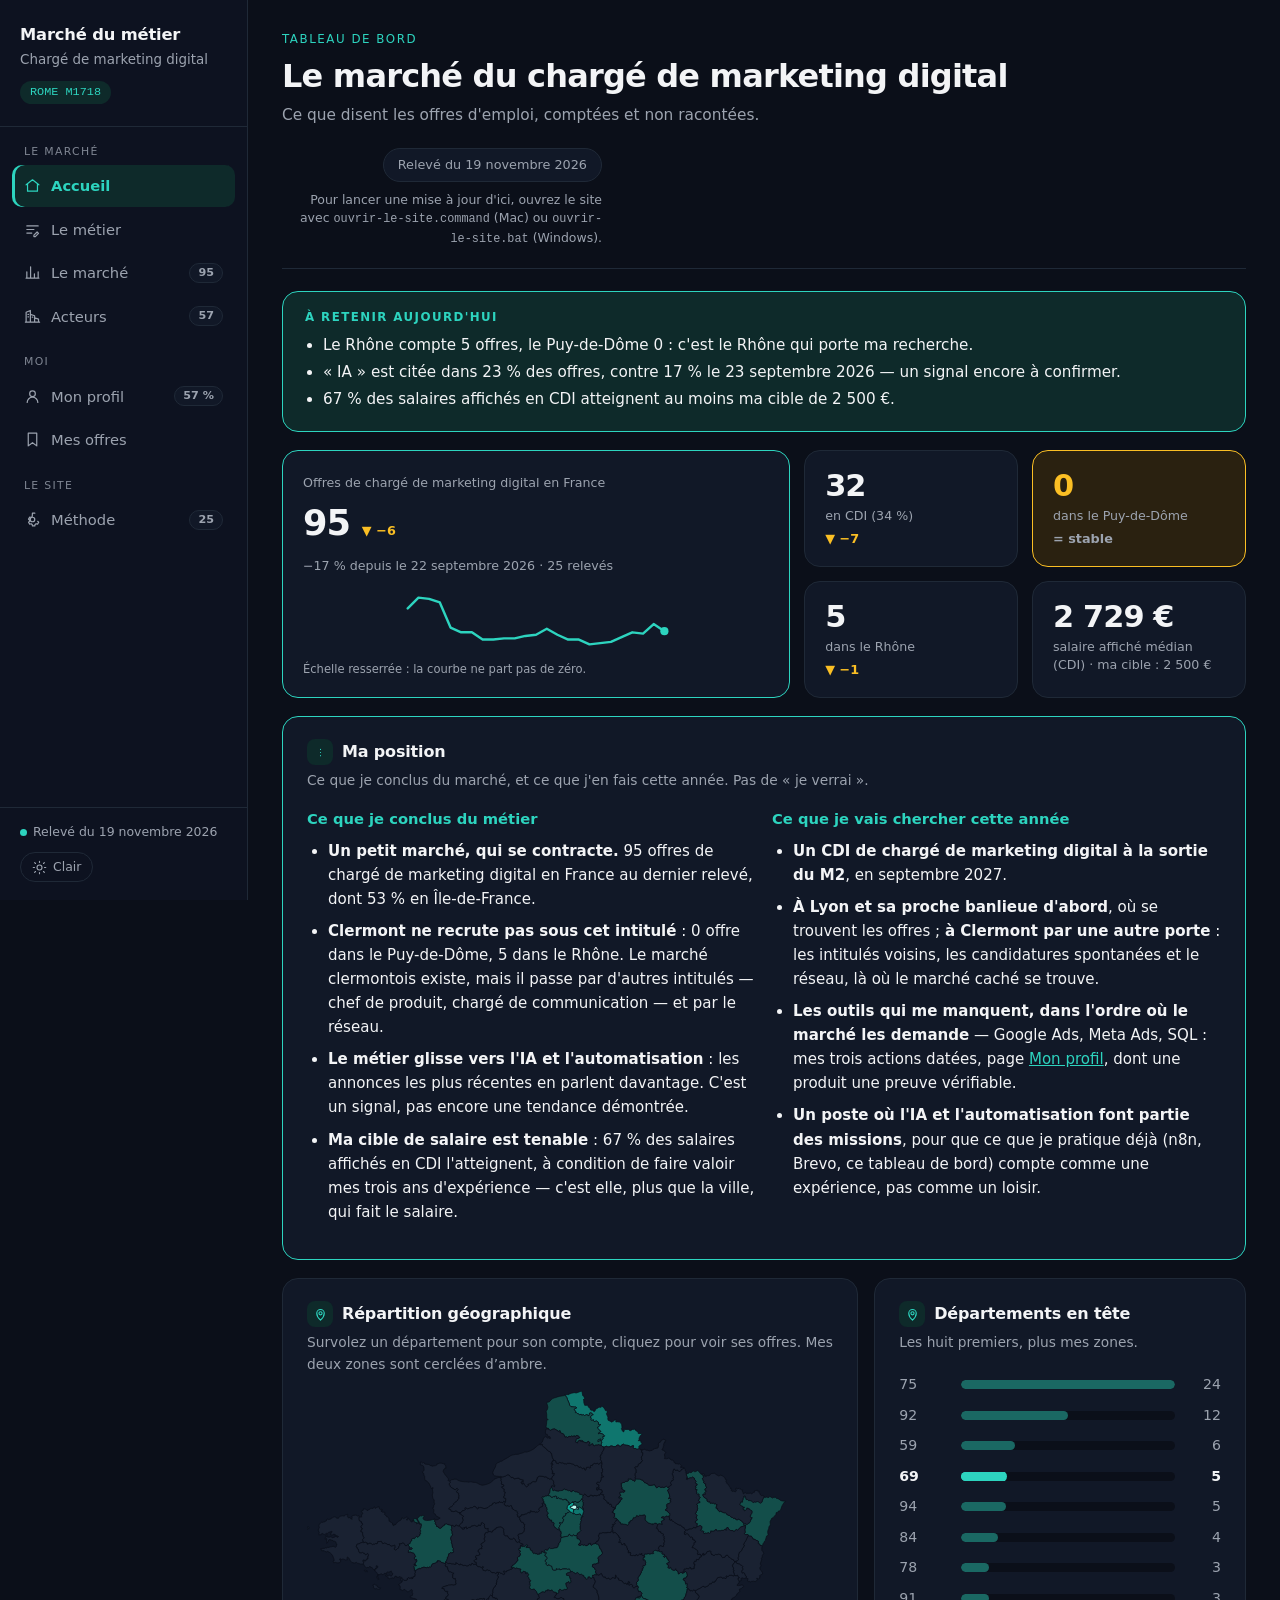
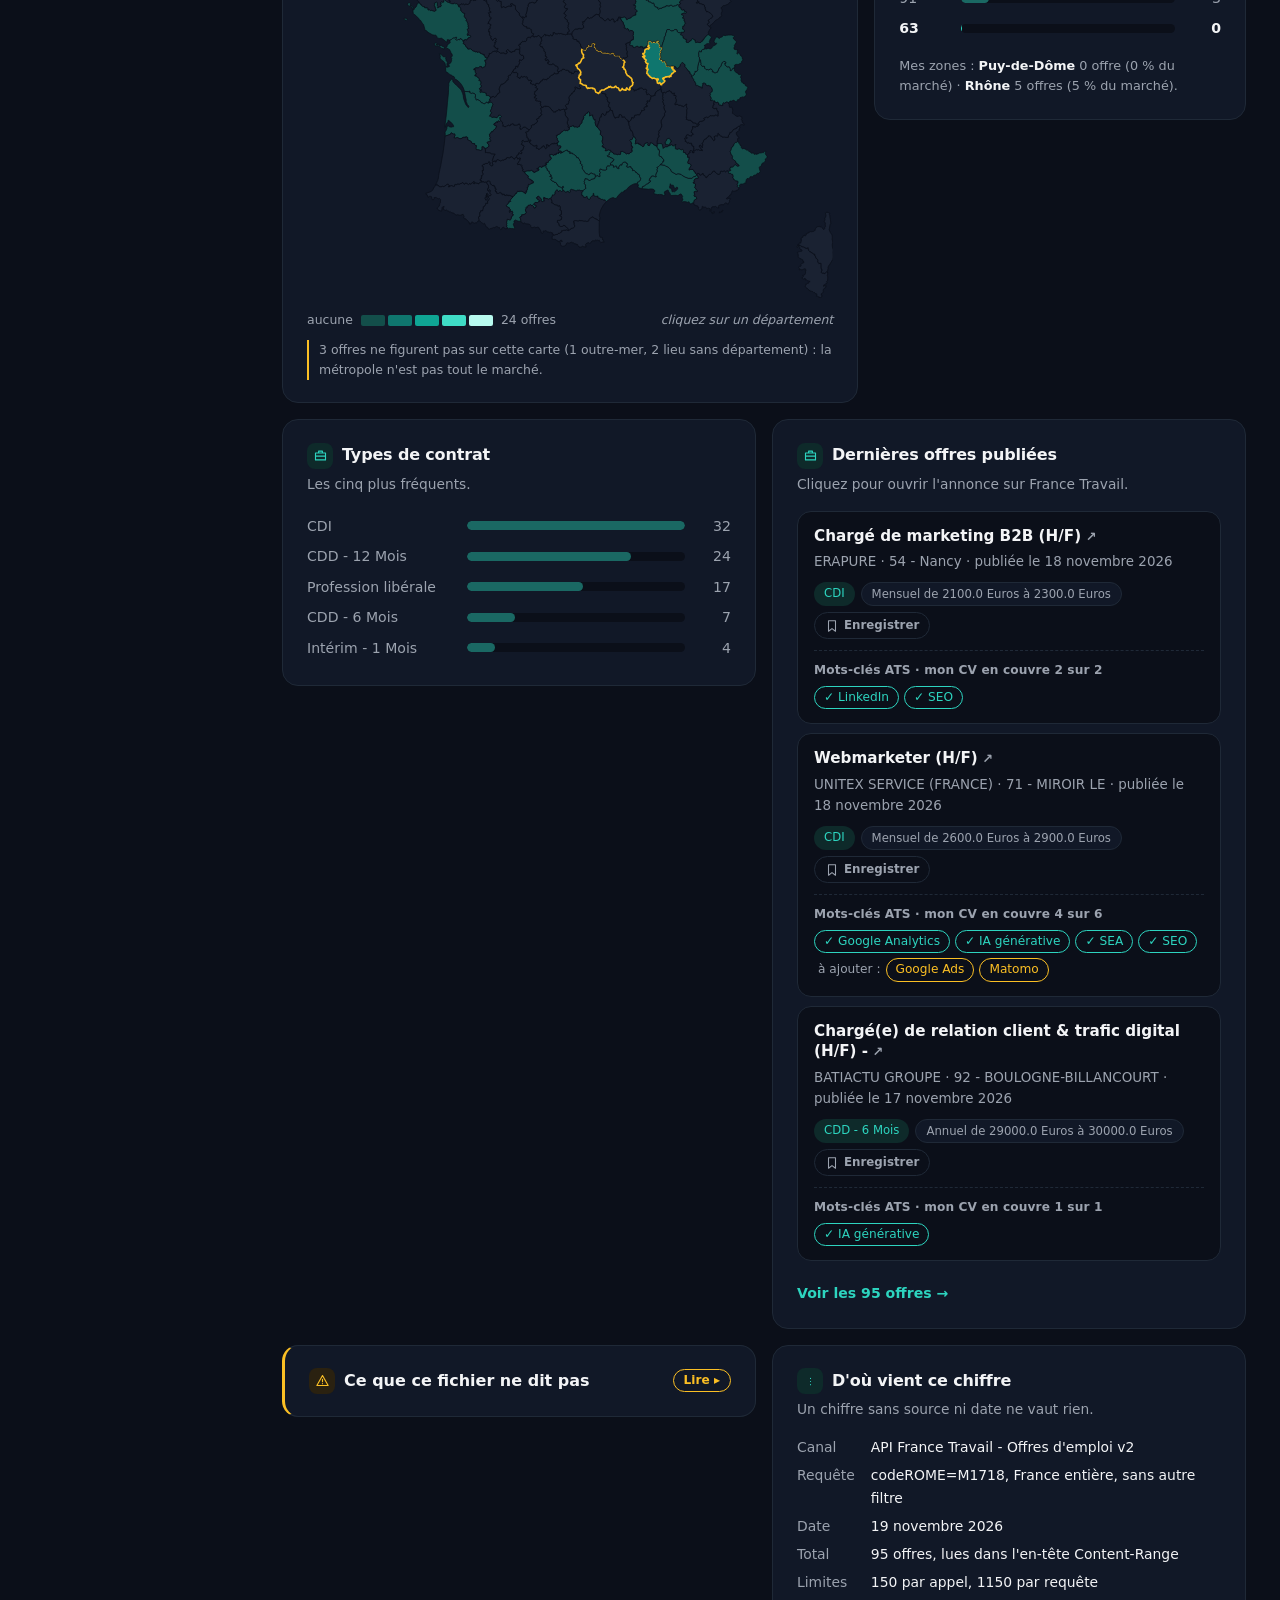
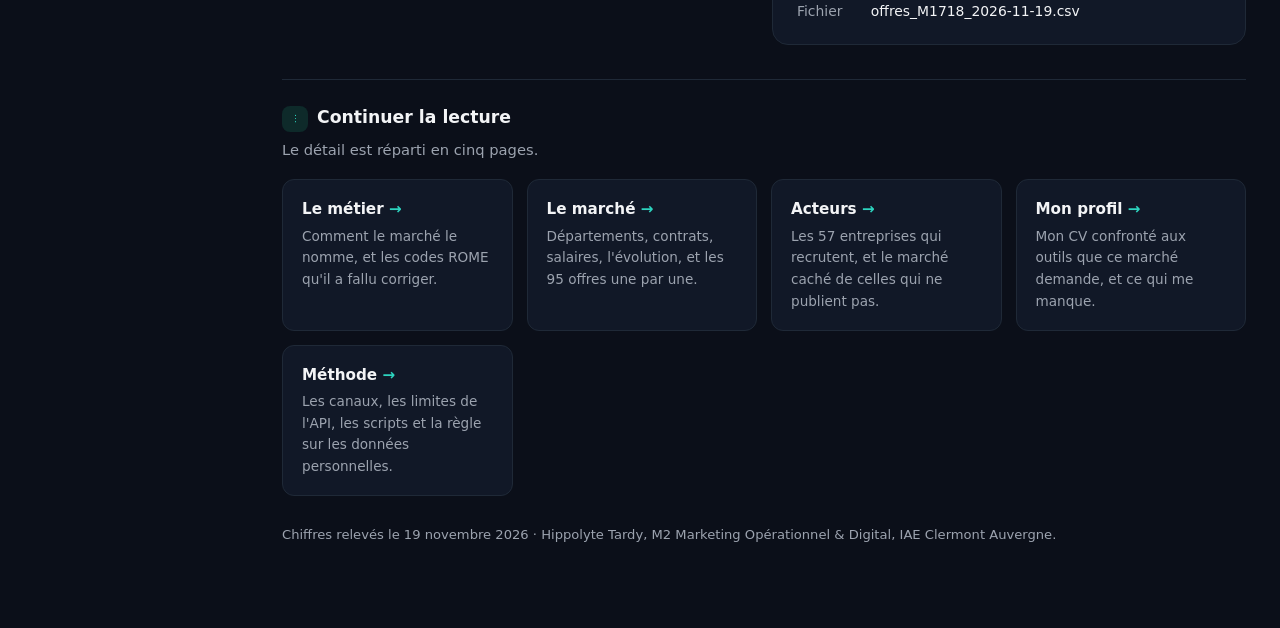
==== commit 1a8cac09: "Mise a jour du site, 2026-11-19" ====
--- a/index.html
+++ b/index.html
@@ -132,7 +132,7 @@
 </main>
 
 <script src="assets/carte_france.js"></script>
-<script src="assets/donnees.js?v=22127ed1"></script>
+<script src="assets/donnees.js?v=ef5ffc8b"></script>
 <script src="assets/site.js?v=07e5702f"></script>
 </body>
 </html>
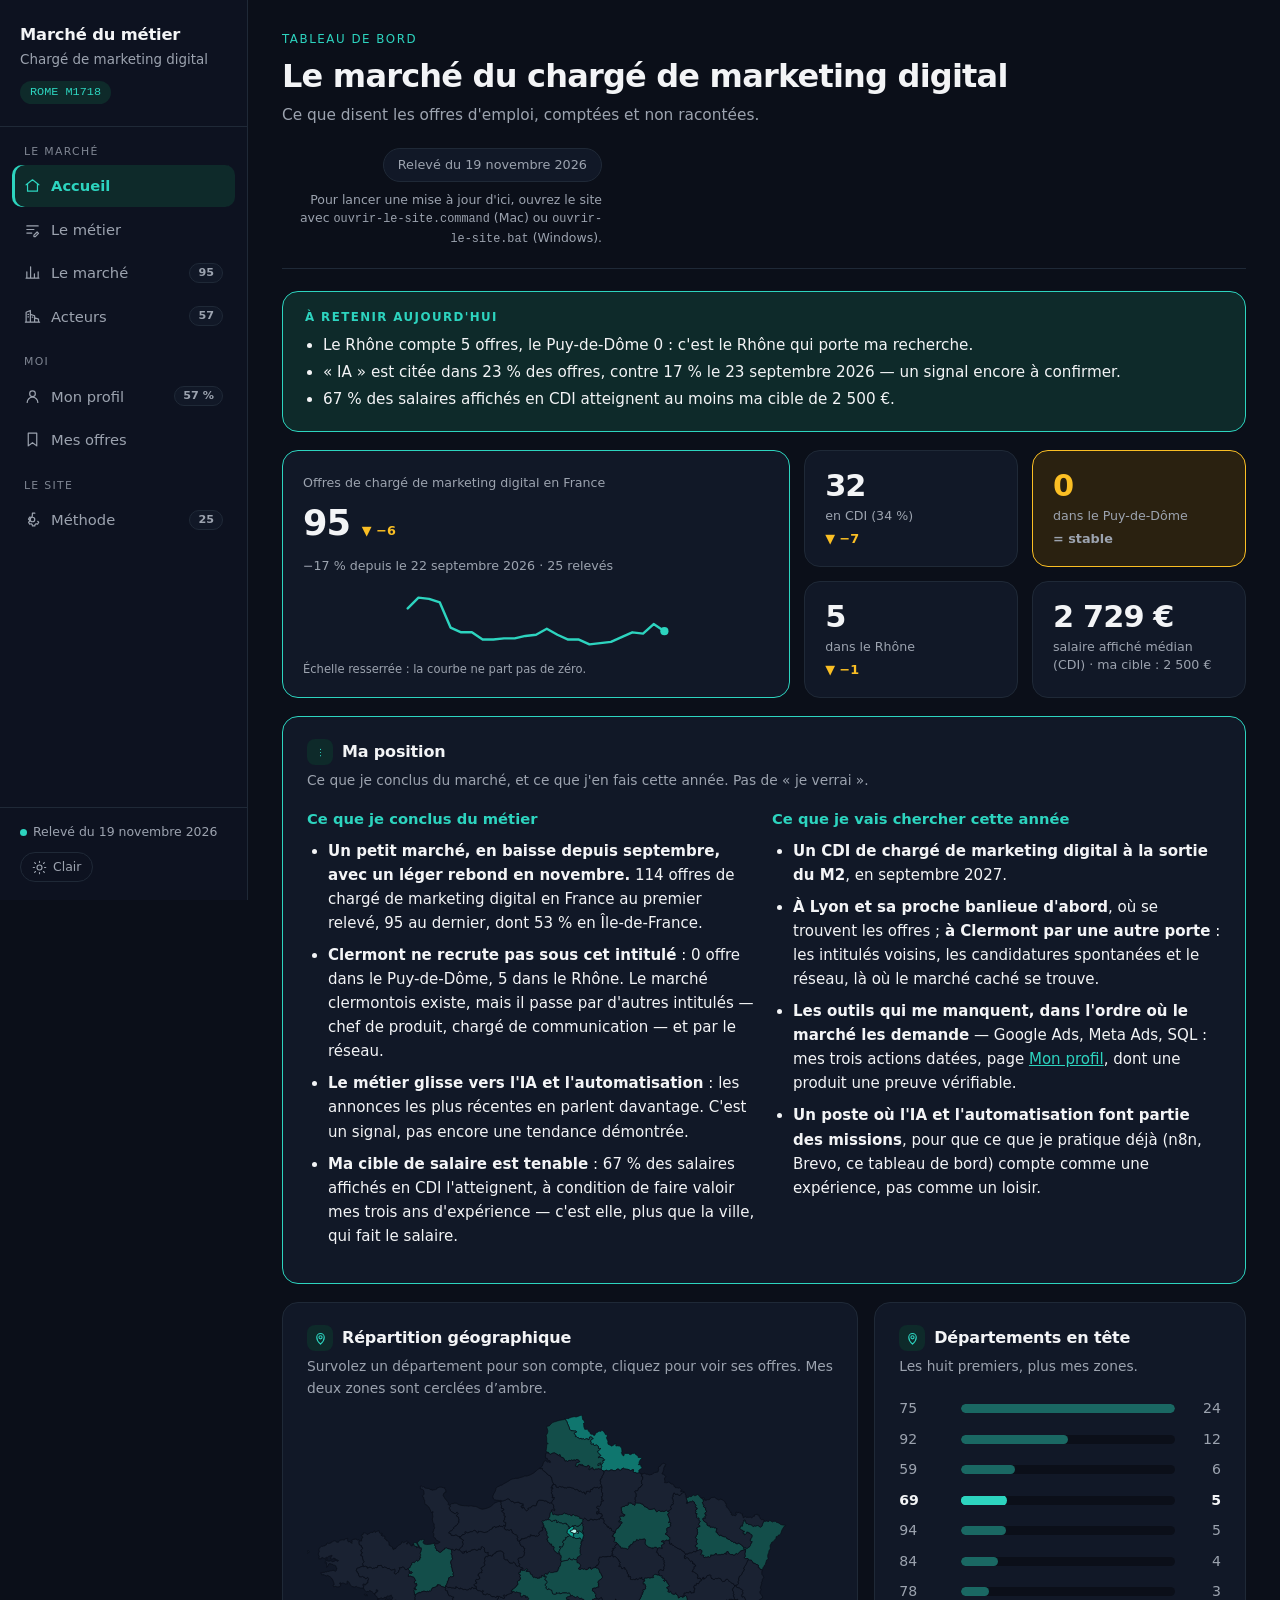
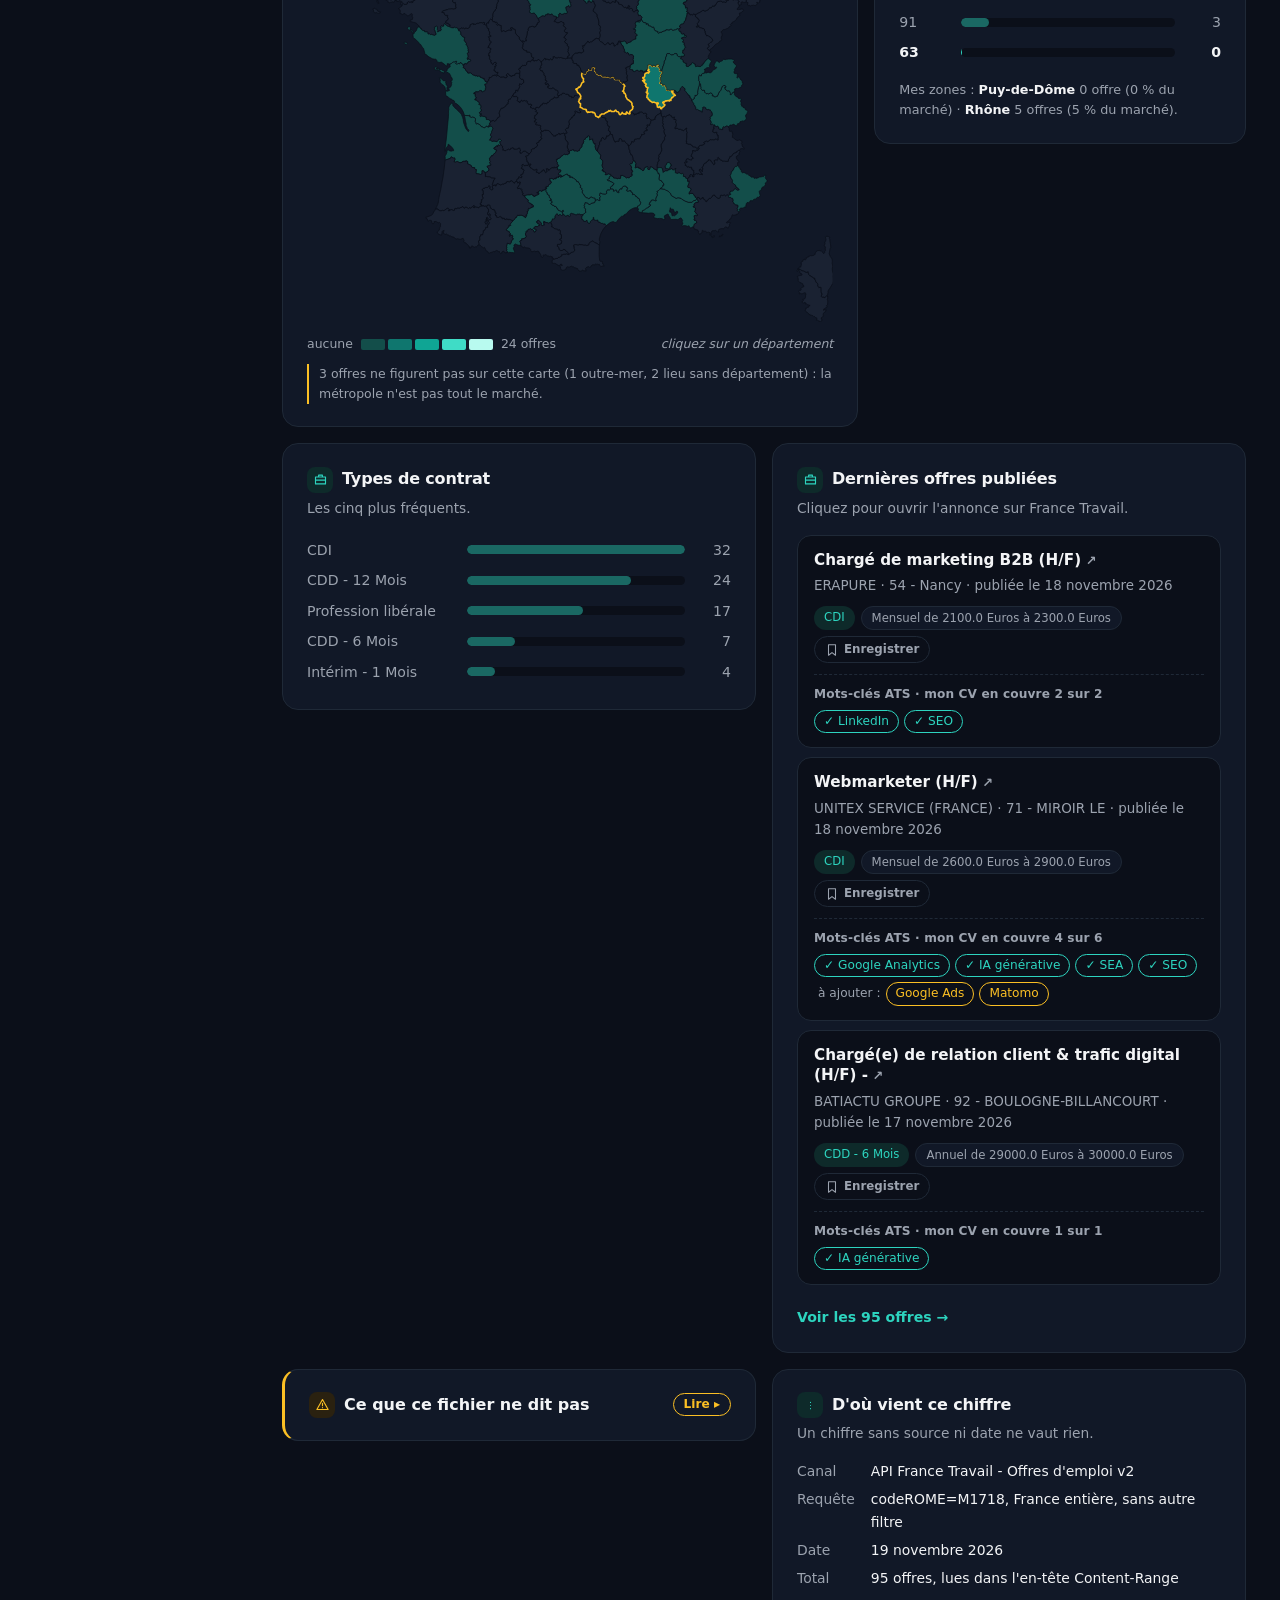
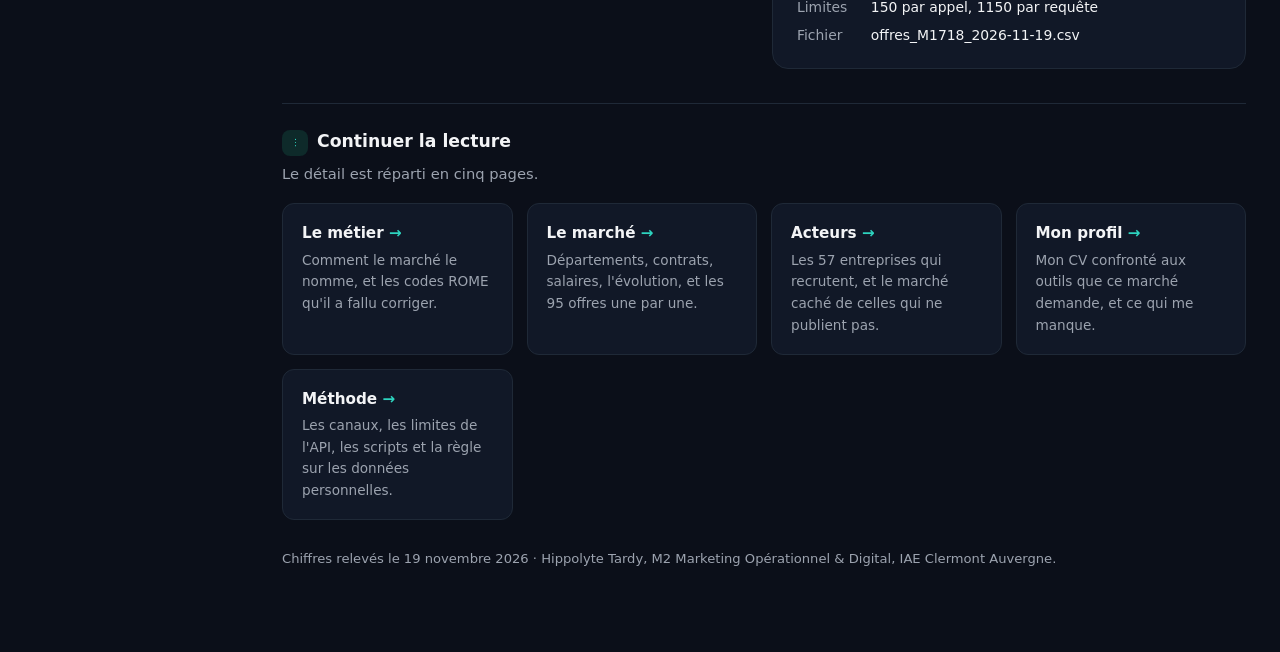
==== commit 3ca0f3bf: "Mise a jour du site, 2026-11-19" ====
--- a/index.html
+++ b/index.html
@@ -45,7 +45,7 @@
       <div class="contenu">
         <h3>Ce que je conclus du métier</h3>
         <ul>
-          <li><strong>Un petit marché, qui se contracte.</strong> <span data-valeur="stats.total"></span> offres de chargé de marketing digital en France au dernier relevé, dont <span data-valeur="stats.idf_pct"></span> % en Île-de-France.</li>
+          <li><strong>Un petit marché, en baisse depuis septembre, avec un léger rebond en novembre.</strong> <span data-valeur="serie.0.total"></span> offres de chargé de marketing digital en France au premier relevé, <span data-valeur="stats.total"></span> au dernier, dont <span data-valeur="stats.idf_pct"></span> % en Île-de-France.</li>
           <li><strong>Clermont ne recrute pas sous cet intitulé</strong> : <span data-valeur="par_departement.63"></span> offre dans le Puy-de-Dôme, <span data-valeur="par_departement.69"></span> dans le Rhône. Le marché clermontois existe, mais il passe par d'autres intitulés — chef de produit, chargé de communication — et par le réseau.</li>
           <li><strong>Le métier glisse vers l'IA et l'automatisation</strong> : les annonces les plus récentes en parlent davantage. C'est un signal, pas encore une tendance démontrée.</li>
           <li><strong>Ma cible de salaire est tenable</strong> : <span data-valeur="salaires.cible_pct"></span> % des salaires affichés en CDI l'atteignent, à condition de faire valoir mes trois ans d'expérience — c'est elle, plus que la ville, qui fait le salaire.</li>
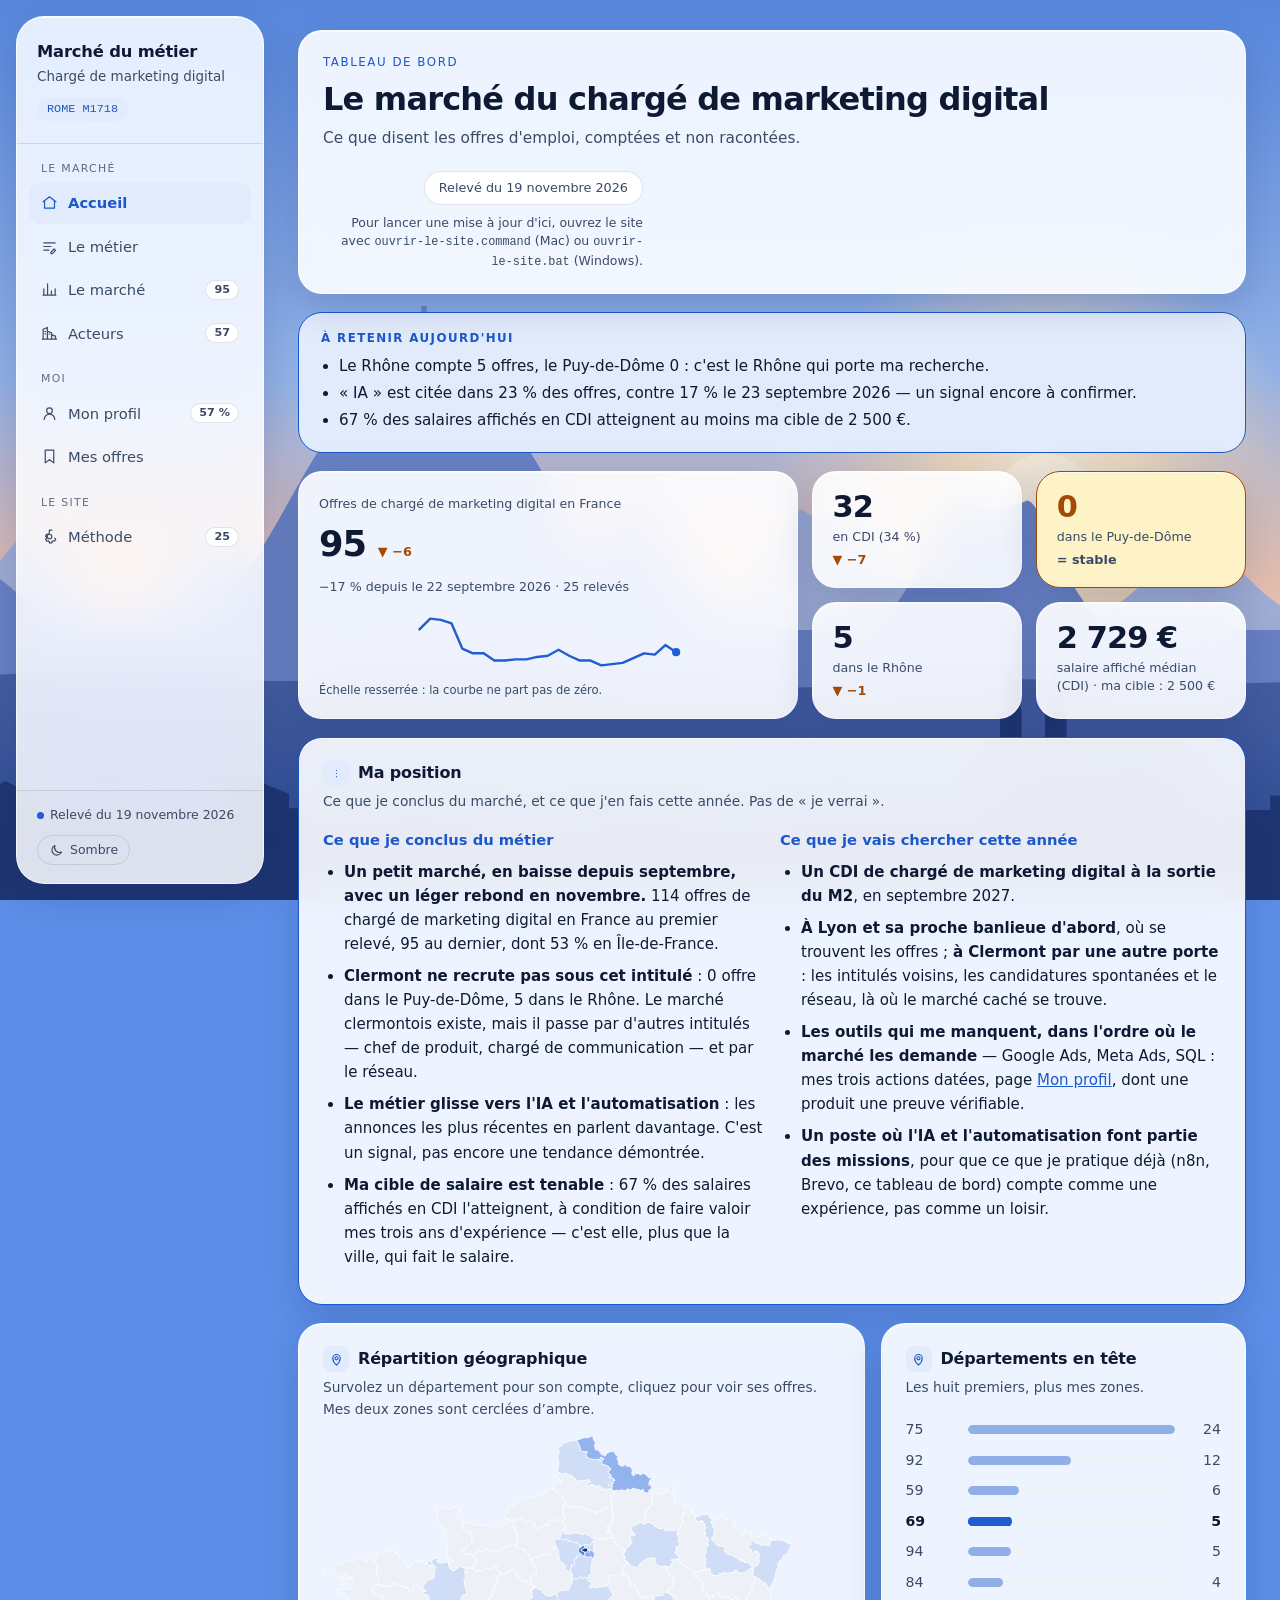
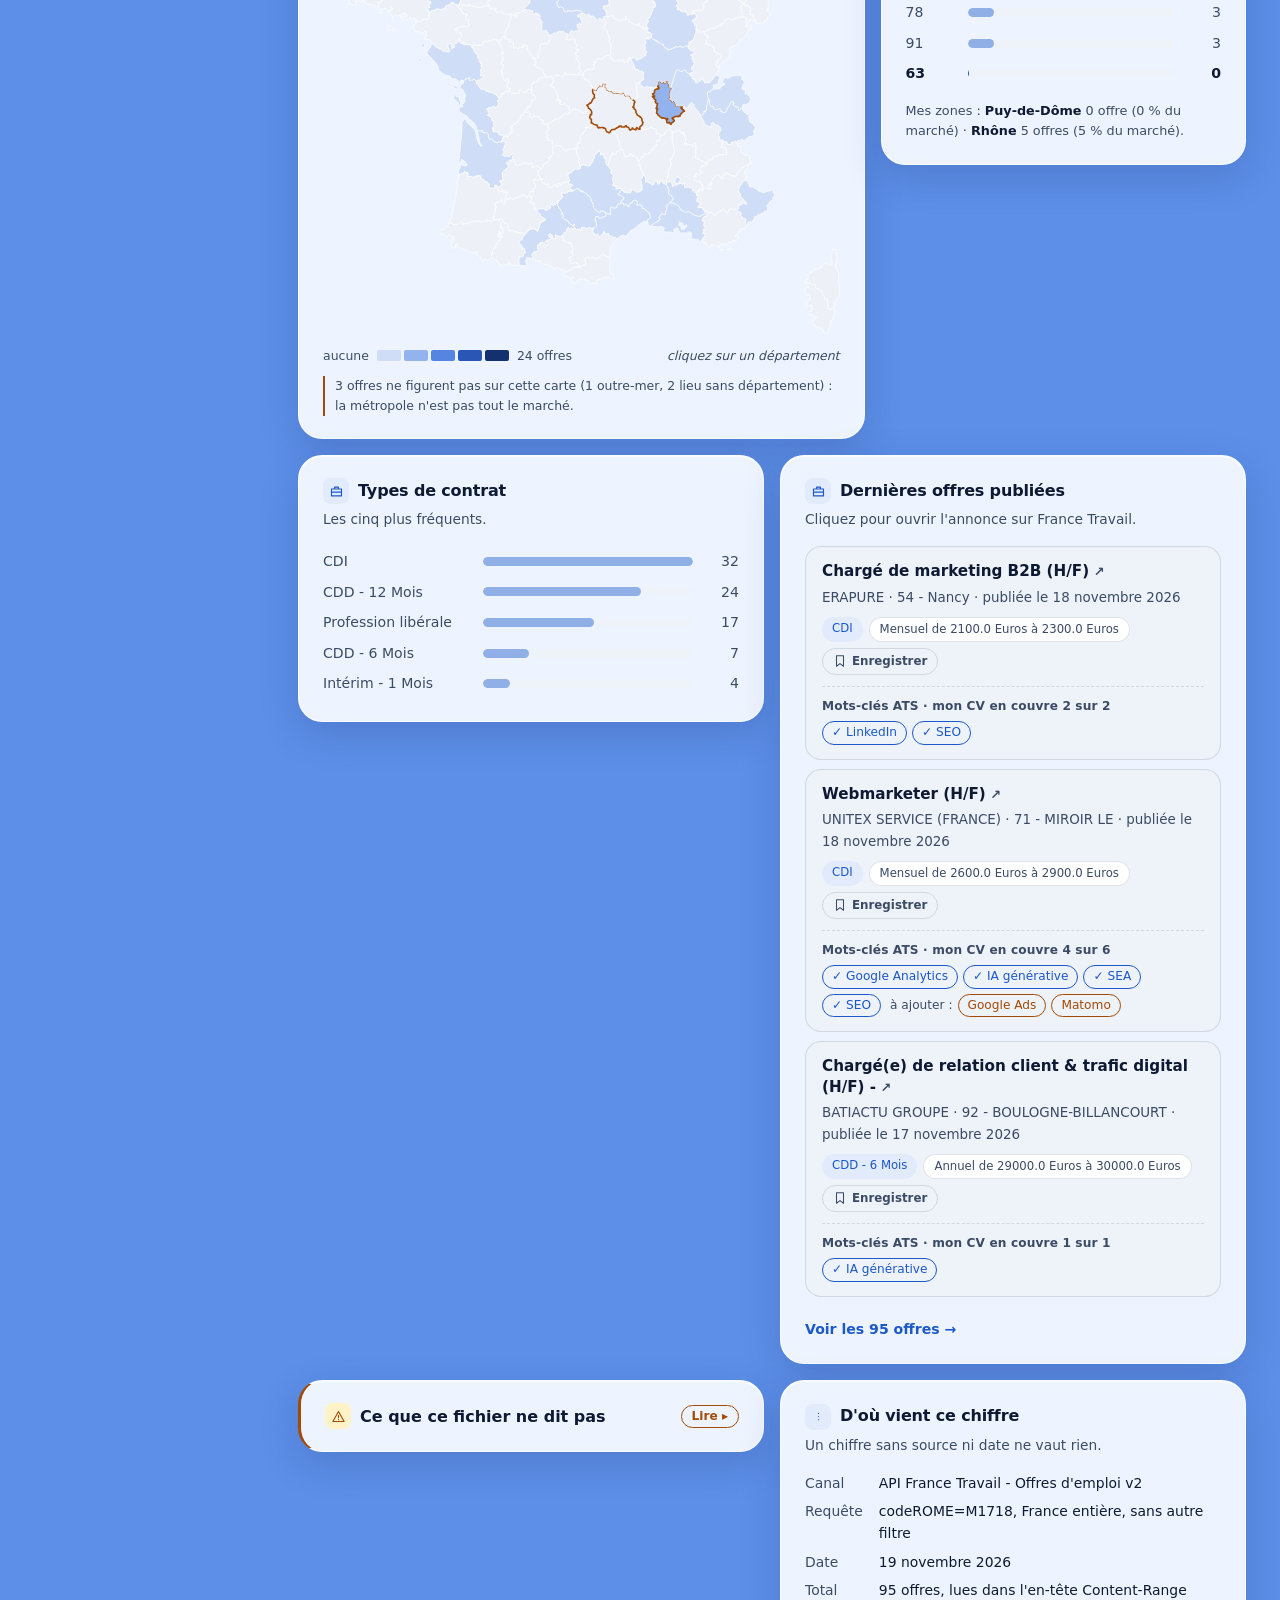
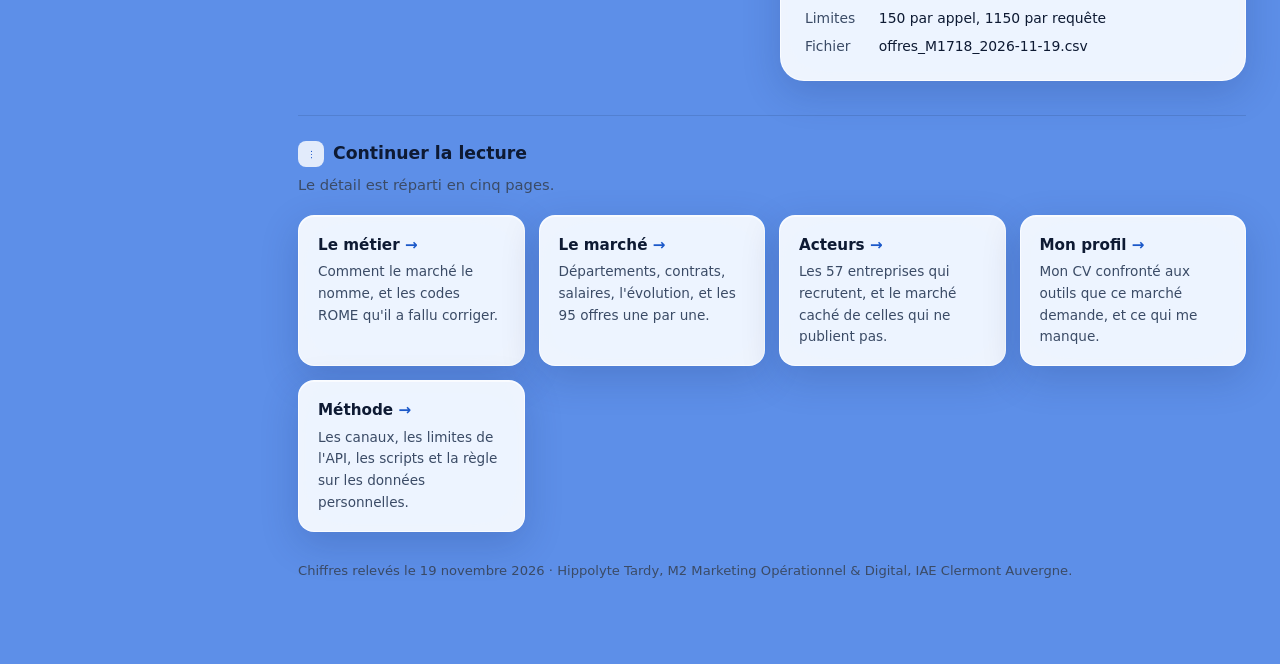
==== commit e40b6c98: "Mise a jour du site, 2026-11-19" ====
--- a/index.html
+++ b/index.html
@@ -16,7 +16,7 @@
 <meta property="og:image:width" content="1200">
 <meta property="og:image:height" content="630">
 <meta name="twitter:card" content="summary_large_image">
-<link rel="stylesheet" href="assets/style.css?v=61d977f6">
+<link rel="stylesheet" href="assets/style.css?v=32ef12c2">
 </head>
 <body>
 
@@ -133,6 +133,6 @@
 
 <script src="assets/carte_france.js"></script>
 <script src="assets/donnees.js?v=ef5ffc8b"></script>
-<script src="assets/site.js?v=07e5702f"></script>
+<script src="assets/site.js?v=66c6037c"></script>
 </body>
 </html>
--- a/assets/style.css
+++ b/assets/style.css
@@ -1,61 +1,93 @@
 /* Feuille de style commune aux pages du tableau de bord.
    Une seule couleur a changer ici la change partout. */
 
-/* Habillage « Nuit » (22/10/2026) : sombre par defaut, turquoise et ambre.
-   Palette validee par le calcul avant adoption (distance de couleur
-   CIEDE2000, y compris sous protanopie, deuteranopie et tritanopie) :
-   - turquoise / ambre (outils acquis / a aller chercher, contour de mes
-     zones sur la carte) : 25,8 au pire, pour un seuil de 10 ;
-   - cinq teintes de la carte, deux a deux voisines : 8,4 au pire, seuil 8 ;
-   - textes : contraste de 7,0:1 a 16,1:1, seuil WCAG AA de 4,5:1.
-   Changer une couleur ici = refaire ce calcul. */
+/* Habillage « Verre » (19/11/2026), repris du Dashboard Organisation : un
+   paysage de la chaine des Puys en fond (assets/fond-puys.svg, dessine pour
+   le site), les panneaux en verre depoli par-dessus, bleu et ambre.
+   Clair « Jour » par defaut, sombre « Nuit » au bouton soleil / lune.
+
+   Palette validee par le calcul avant adoption, dans les deux themes
+   (distance de couleur CIEDE2000 en vision normale et sous protanopie,
+   deuteranopie et tritanopie ; contraste WCAG mesure sur le verre pose sur
+   la partie la plus defavorable du paysage) :
+   - bleu / ambre (outils acquis / a aller chercher, contour de mes zones) :
+     48,8 au pire en clair, 46,9 en sombre, pour un seuil de 10 ;
+   - carte, teinte « aucune offre » et cinq teintes, deux a deux voisines :
+     8,6 au pire en clair, 9,8 en sombre, seuil 8 ;
+   - textes : de 5,0:1 a 17,3:1 en clair, de 6,3:1 a 16,8:1 en sombre,
+     seuil WCAG AA de 4,5:1. Le verre des panneaux est opaque a 90 % (clair)
+     et 82 % (sombre), celui du menu a 85 % et 70 % : en dessous, un texte
+     pose au-dessus de la ville, en bas du paysage, devient trop pale.
+   Changer une couleur ou une opacite ici = refaire ce calcul. */
 
 :root {
+  color-scheme: light;
+  --fond: #eef2f9;
+  --surface: #ffffff;
+  --bord: rgba(14, 26, 51, .12);
+  --texte: #0e1a33;
+  --texte-doux: #3b4b66;
+  --accent: #1b58c9;
+  --accent-doux: #e2ebfb;
+  --alerte: #a34a06;
+  --alerte-doux: #fef3c7;
+  --barre: #1f5dd0;
+  --carte-vide: #edf1f7;
+  --carte-trait: #ffffff;
+  --c1: #cfddf7; --c2: #93b3ee; --c3: #5585e0; --c4: #2a57b5; --c5: #13306f;
+  /* le verre et le paysage */
+  --fond-page: #5d8fe8;
+  --voile-fond: rgba(15, 35, 90, .08);
+  --verre: rgba(255, 255, 255, .90);
+  --barre-fond: rgba(255, 255, 255, .85);
+  --bord-verre: rgba(255, 255, 255, .72);
+  --flou: blur(24px) saturate(150%);
+  --survol: rgba(14, 26, 51, .06);
+  --ombre: inset 0 1px 0 rgba(255, 255, 255, .7), 0 12px 38px rgba(15, 35, 90, .18);
+  --rayon: 24px;
+  --rayon-carte: 16px;
+}
+
+/* Version sombre « Nuit » : le meme paysage sous un voile, le verre bleu nuit. */
+:root[data-theme="dark"] {
   color-scheme: dark;
-  --fond: #0b0f19;
-  --surface: #111827;
-  --barre-fond: #0d1220;
-  --bord: #1f2937;
-  --texte: #f3f4f6;
-  --texte-doux: #9ca3af;
-  --accent: #2dd4bf;
-  --accent-doux: #0e2a2a;
-  --alerte: #fbbf24;
-  --alerte-doux: #2a2110;
-  --barre: #2dd4bf;
-  --carte-vide: #1a2232;
-  --carte-trait: #0b0f19;
-  --c1: #134e4a; --c2: #0f766e; --c3: #0fa594; --c4: #3fdcc6; --c5: #b8faef;
-  --ombre: none;
-}
-
-/* Version claire « Jour », choisie par le bouton soleil / lune et retenue
-   par le navigateur. Validee par le calcul comme la version sombre :
-   turquoise / ambre a 23,3 au pire sous daltonisme, carte a 9,8 au pire
-   entre teintes voisines, textes de 5,0:1 a 17,9:1. */
-:root[data-theme="light"] {
-  color-scheme: light;
-  --fond: #f8fafc; --surface: #ffffff; --barre-fond: #ffffff; --bord: #e2e8f0;
-  --texte: #0f172a; --texte-doux: #475569;
-  --accent: #0f766e; --accent-doux: #e6f6f4;
-  --alerte: #b45309; --alerte-doux: #fef3c7;
-  --barre: #0d9488;
-  --carte-vide: #edf2f7; --carte-trait: #ffffff;
-  --c1: #7fd8c9; --c2: #36ae9f; --c3: #0f8174; --c4: #0a5650; --c5: #052b28;
-  --ombre: 0 1px 2px rgba(15, 23, 42, .06);
+  --fond: #0b1222; --surface: #111b31; --bord: rgba(255, 255, 255, .10);
+  --texte: #eef3ff; --texte-doux: #aebbd4;
+  --accent: #7ab0ff; --accent-doux: #172a4d;
+  --alerte: #fbbf24; --alerte-doux: #2a2110;
+  --barre: #6ea8ff;
+  --carte-vide: #2e323b; --carte-trait: #0b1222;
+  --c1: #163468; --c2: #1f4f9c; --c3: #3d7ee0; --c4: #85b3ff; --c5: #d3e4ff;
+  --fond-page: #0b1222;
+  --voile-fond: rgba(4, 10, 26, .58);
+  --verre: rgba(14, 22, 42, .82);
+  --barre-fond: rgba(14, 22, 42, .70);
+  --bord-verre: rgba(255, 255, 255, .12);
+  --survol: rgba(255, 255, 255, .07);
+  --ombre: inset 0 1px 0 rgba(255, 255, 255, .08), 0 14px 44px rgba(0, 0, 0, .42);
 }
 
 * { box-sizing: border-box; }
+
+html { background: var(--fond-page); }
 
 body {
   margin: 0;
   display: flex;
   min-height: 100vh;
-  background: var(--fond);
   color: var(--texte);
-  font-family: ui-sans-serif, system-ui, -apple-system, "Segoe UI", Roboto, sans-serif;
+  font-family: -apple-system, BlinkMacSystemFont, "SF Pro Text", ui-sans-serif, system-ui, "Segoe UI", Roboto, sans-serif;
   line-height: 1.6;
   -webkit-font-smoothing: antialiased;
+}
+
+/* Le paysage, fixe derriere tout le contenu, sous un voile qui le fonce en
+   theme sombre. Un calque fixe plutot que « background-attachment: fixed »,
+   que les iPhone ignorent. */
+body::before {
+  content: ""; position: fixed; inset: 0; z-index: -1; pointer-events: none;
+  background: linear-gradient(var(--voile-fond), var(--voile-fond)),
+              url("fond-puys.svg") center bottom / cover no-repeat var(--fond-page);
 }
 
 /* ================= menu lateral ================= */
@@ -821,39 +853,97 @@
 .ats-manque { color: var(--alerte); border-color: var(--alerte); }
 .ats-sep { margin-left: 4px; }
 
-/* ================= habillage « Nuit » ================= */
-/* Les formes modernisees : coins plus ronds, pastilles, chiffres plus
-   presents. Les couleurs, elles, viennent toutes des variables du haut. */
-
-::selection { background: var(--accent); color: var(--fond); }
+/* ================= habillage « Verre » ================= */
+/* Les formes du Dashboard Organisation : verre depoli, coins ronds, menu
+   flottant, grands chiffres en police arrondie. Les couleurs, elles,
+   viennent toutes des variables du haut. */
+
+::selection { background: var(--accent); color: var(--surface); }
 .entete-page h1 { font-weight: 700; letter-spacing: -.025em; }
 .entete-page .fil { color: var(--accent); }
 
-.barre-laterale { border-right-color: var(--bord); }
+/* Le verre : tout ce qui flotte sur le paysage. */
+.panneau, .kpi, .sommaire a, .entete-page, .barre-laterale, .sommaire-page,
+.barre-mobile, .onglets-bas {
+  -webkit-backdrop-filter: var(--flou); backdrop-filter: var(--flou);
+}
+.panneau, .kpi, .sommaire a, .entete-page {
+  background: var(--verre); border: 1px solid var(--bord-verre);
+  box-shadow: var(--ombre);
+}
+.panneau, .kpi, .entete-page { border-radius: var(--rayon); }
+.sommaire a { border-radius: var(--rayon-carte); }
+
+/* L'en-tete de chaque page devient un panneau : son titre reste lisible
+   quelle que soit la partie du paysage qu'il recouvre. */
+.entete-page { padding: 22px 24px; margin-bottom: 18px; }
+
+/* Le menu flotte, detache des bords. */
+.barre-laterale {
+  background: var(--barre-fond); border: 1px solid var(--bord-verre);
+  box-shadow: var(--ombre);
+  margin: 16px 0 16px 16px; top: 16px; height: calc(100vh - 32px);
+  border-radius: 28px;
+}
+.marque { border-bottom-color: var(--bord); }
+.pied-barre { border-top-color: var(--bord); }
 .marque .titre { letter-spacing: -.01em; }
 .marque .rome { border-radius: 999px; padding: 2px 10px; }
-.navigation a { border-radius: 10px; }
-.navigation a:hover { background: var(--surface); }
-.navigation a[aria-current="page"] {
-  background: var(--accent-doux); color: var(--accent);
-  box-shadow: inset 3px 0 0 var(--accent);
+.navigation a { border-radius: 12px; }
+.navigation a:hover { background: var(--survol); color: var(--texte); }
+.navigation a[aria-current="page"] { background: var(--accent-doux); color: var(--accent); }
+
+/* Le sommaire de page : une pastille de verre qui reste en haut. */
+.sommaire-page {
+  margin: 0 0 18px; padding: 8px 10px; top: 10px;
+  background: var(--barre-fond); border: 1px solid var(--bord-verre);
+  border-radius: 999px; box-shadow: var(--ombre);
 }
 
 .horodatage { border-radius: 999px; padding: 6px 14px; }
-.bouton-maj { border-radius: 999px; color: var(--fond); padding: 8px 18px; }
-
-.kpi { border-radius: 16px; padding: 18px 20px; }
-.kpi .valeur { font-size: 2.2rem; font-weight: 700; letter-spacing: -.03em; font-variant-numeric: tabular-nums; }
+.bouton-maj { border-radius: 999px; color: var(--surface); padding: 8px 18px; }
+.bouton-cv, .plus, .filtres button, .recherche, .tri select { border-radius: 999px; }
+
+.kpi { padding: 18px 20px; }
+.kpi .valeur { font-size: 2.2rem; font-weight: 700; letter-spacing: -.03em; }
 .kpi.principal { border-color: var(--accent); }
 
-.panneau { border-radius: 16px; padding: 22px 24px; }
+/* Les grands chiffres en police arrondie, a chasse fixe. */
+.kpi .valeur, .tuile-vedette .valeur, .chiffre-cle strong, .jauge-valeur {
+  font-family: ui-rounded, "SF Pro Rounded", -apple-system, system-ui, sans-serif;
+  font-variant-numeric: tabular-nums;
+}
+
+.panneau { padding: 22px 24px; }
 .panneau > h2 { font-weight: 680; letter-spacing: -.01em; }
+.a-retenir { border-radius: var(--rayon); }
 
 .barre-piste { border-radius: 999px; }
 .barre-remplie { border-radius: 999px; }
 .etiq { border-radius: 999px; padding: 2px 10px; }
 
-.offre { border-radius: 14px; transition: border-color .15s; }
+.offre { border-radius: var(--rayon-carte); transition: border-color .15s; }
 .offre:hover { border-color: var(--accent); }
 
 .graphe .aire { opacity: .16; }
+
+/* Petit ecran : le menu glisse depuis la gauche, il flotte lui aussi. */
+@media (max-width: 900px) {
+  .barre-laterale {
+    margin: 0; top: 10px; left: 10px; bottom: 10px; height: auto;
+    border-radius: 24px; transform: translateX(calc(-100% - 20px));
+  }
+  .barre-mobile { background: var(--barre-fond); border-bottom: 1px solid var(--bord-verre); }
+  .onglets-bas { background: var(--barre-fond); border-top: 1px solid var(--bord-verre); }
+  .sommaire-page { top: 66px; margin: 0 0 16px; }
+  .entete-page { padding: 18px 18px; }
+}
+
+/* « Reduire la transparence » (reglage d'accessibilite du systeme) : le
+   verre devient opaque, sans flou. */
+@media (prefers-reduced-transparency: reduce) {
+  .panneau, .kpi, .sommaire a, .entete-page, .barre-laterale, .sommaire-page,
+  .barre-mobile, .onglets-bas {
+    background: var(--surface); -webkit-backdrop-filter: none; backdrop-filter: none;
+  }
+}
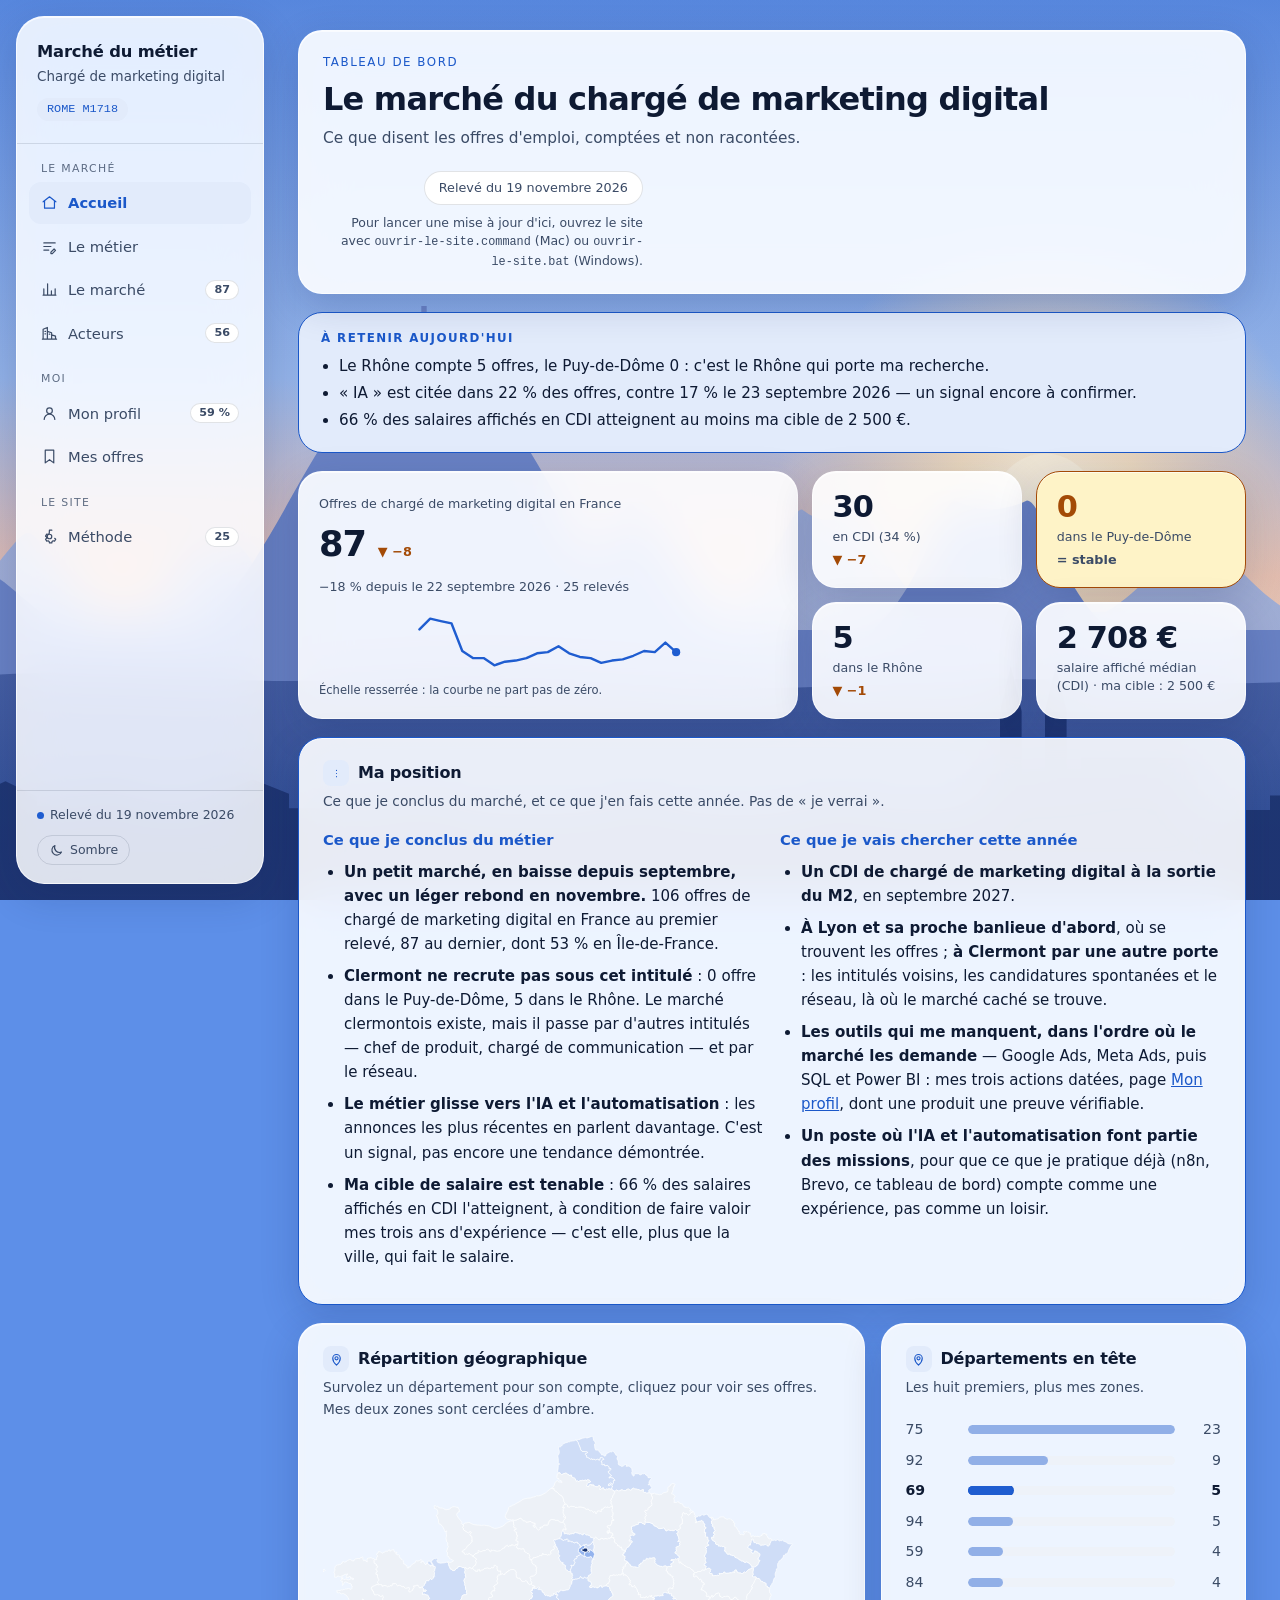
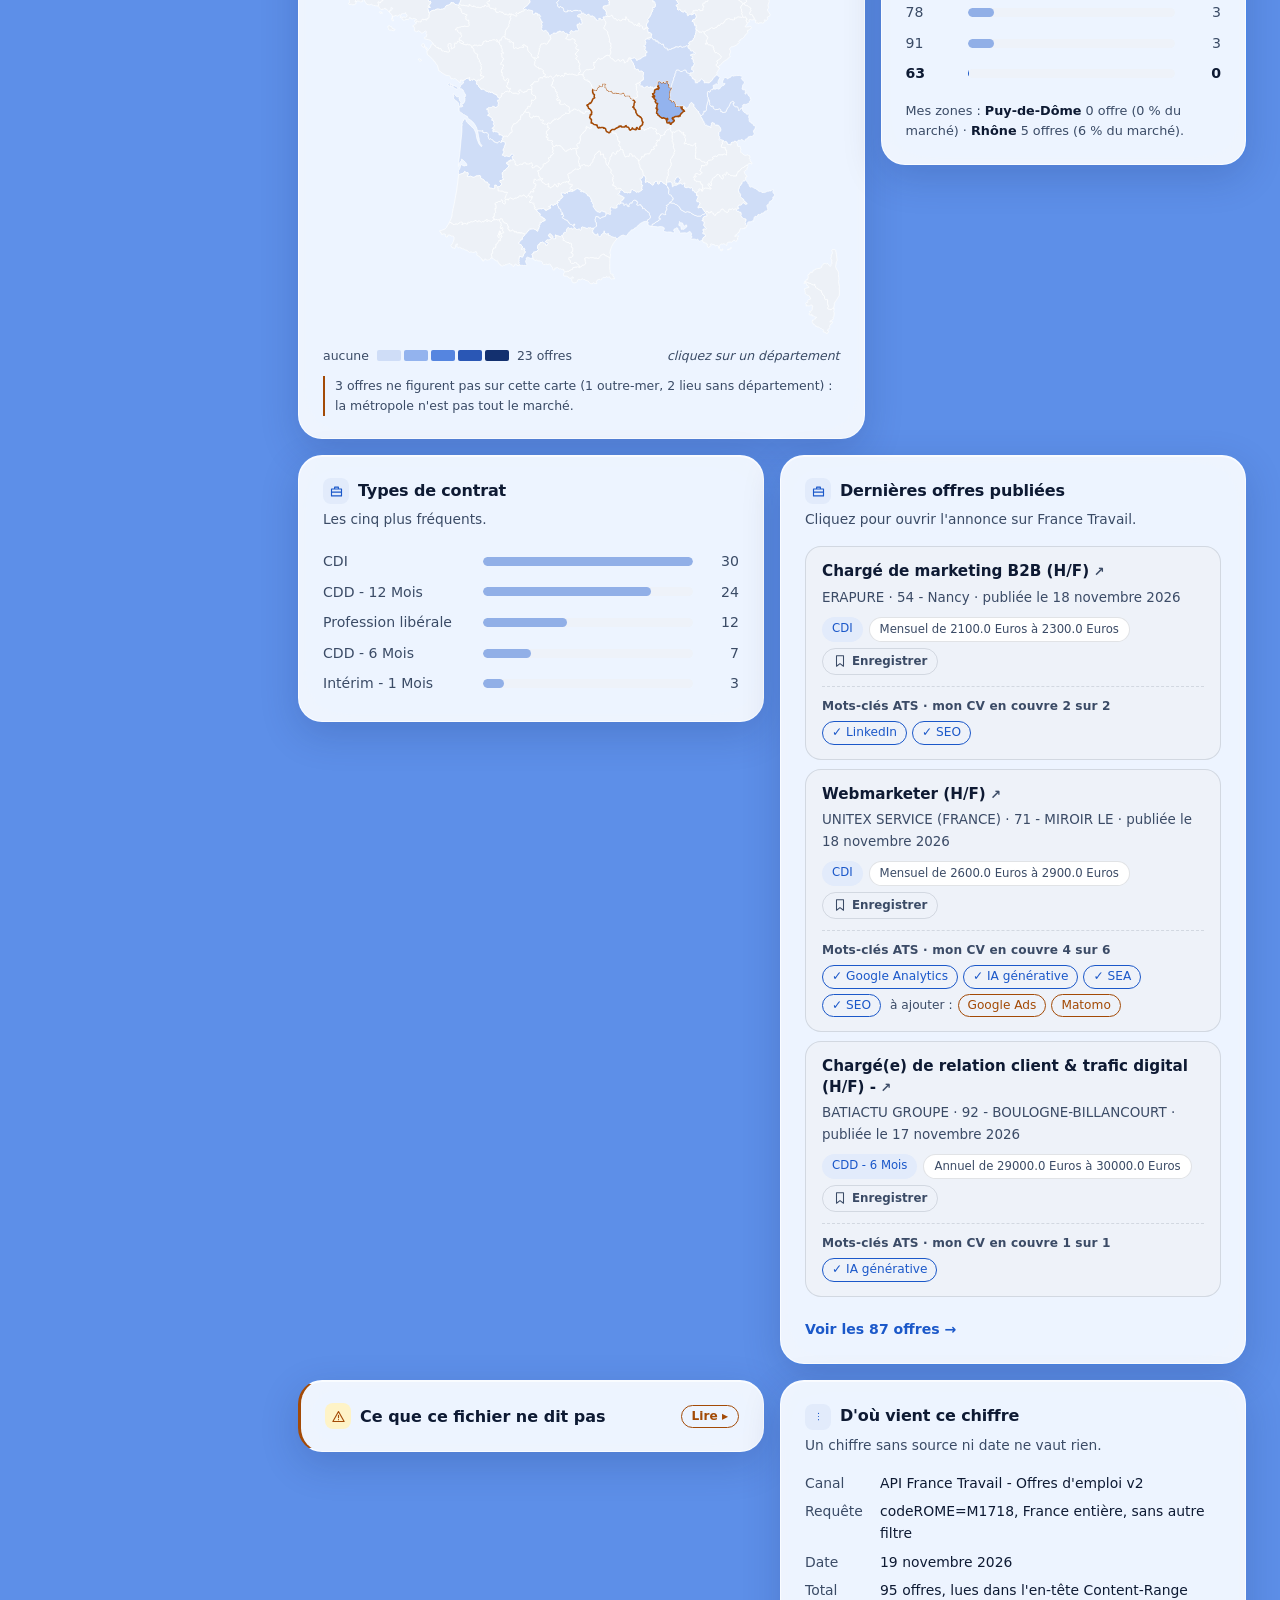
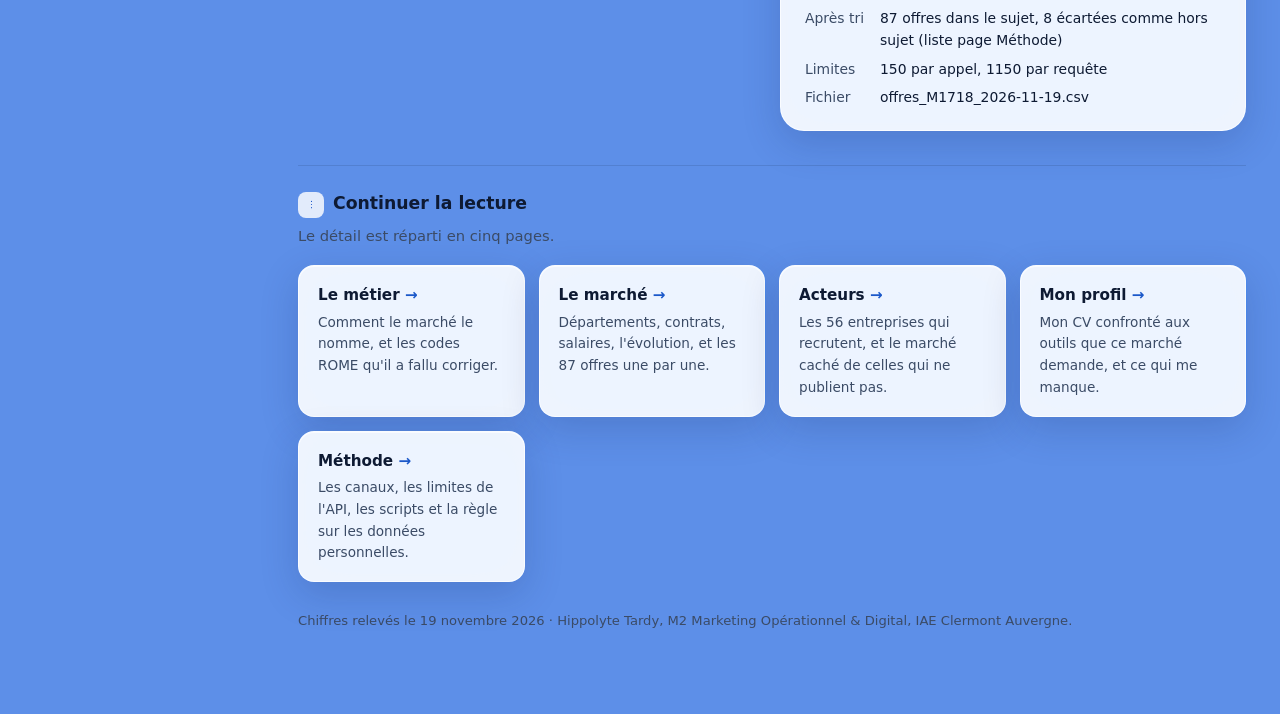
==== commit 61f352bd: "Mise a jour du site, 2026-11-19" ====
--- a/index.html
+++ b/index.html
@@ -56,7 +56,7 @@
         <ul>
           <li><strong>Un CDI de chargé de marketing digital à la sortie du M2</strong>, en septembre 2027.</li>
           <li><strong>À Lyon et sa proche banlieue d'abord</strong>, où se trouvent les offres ; <strong>à Clermont par une autre porte</strong> : les intitulés voisins, les candidatures spontanées et le réseau, là où le marché caché se trouve.</li>
-          <li><strong>Les outils qui me manquent, dans l'ordre où le marché les demande</strong> — Google Ads, Meta Ads, SQL : mes trois actions datées, page <a href="profil.html">Mon profil</a>, dont une produit une preuve vérifiable.</li>
+          <li><strong>Les outils qui me manquent, dans l'ordre où le marché les demande</strong> — Google Ads, Meta Ads, puis SQL et Power BI : mes trois actions datées, page <a href="profil.html">Mon profil</a>, dont une produit une preuve vérifiable.</li>
           <li><strong>Un poste où l'IA et l'automatisation font partie des missions</strong>, pour que ce que je pratique déjà (n8n, Brevo, ce tableau de bord) compte comme une expérience, pas comme un loisir.</li>
         </ul>
       </div>
@@ -132,7 +132,7 @@
 </main>
 
 <script src="assets/carte_france.js"></script>
-<script src="assets/donnees.js?v=ef5ffc8b"></script>
-<script src="assets/site.js?v=66c6037c"></script>
+<script src="assets/donnees.js?v=9fb56c42"></script>
+<script src="assets/site.js?v=a6a4b1e1"></script>
 </body>
 </html>
